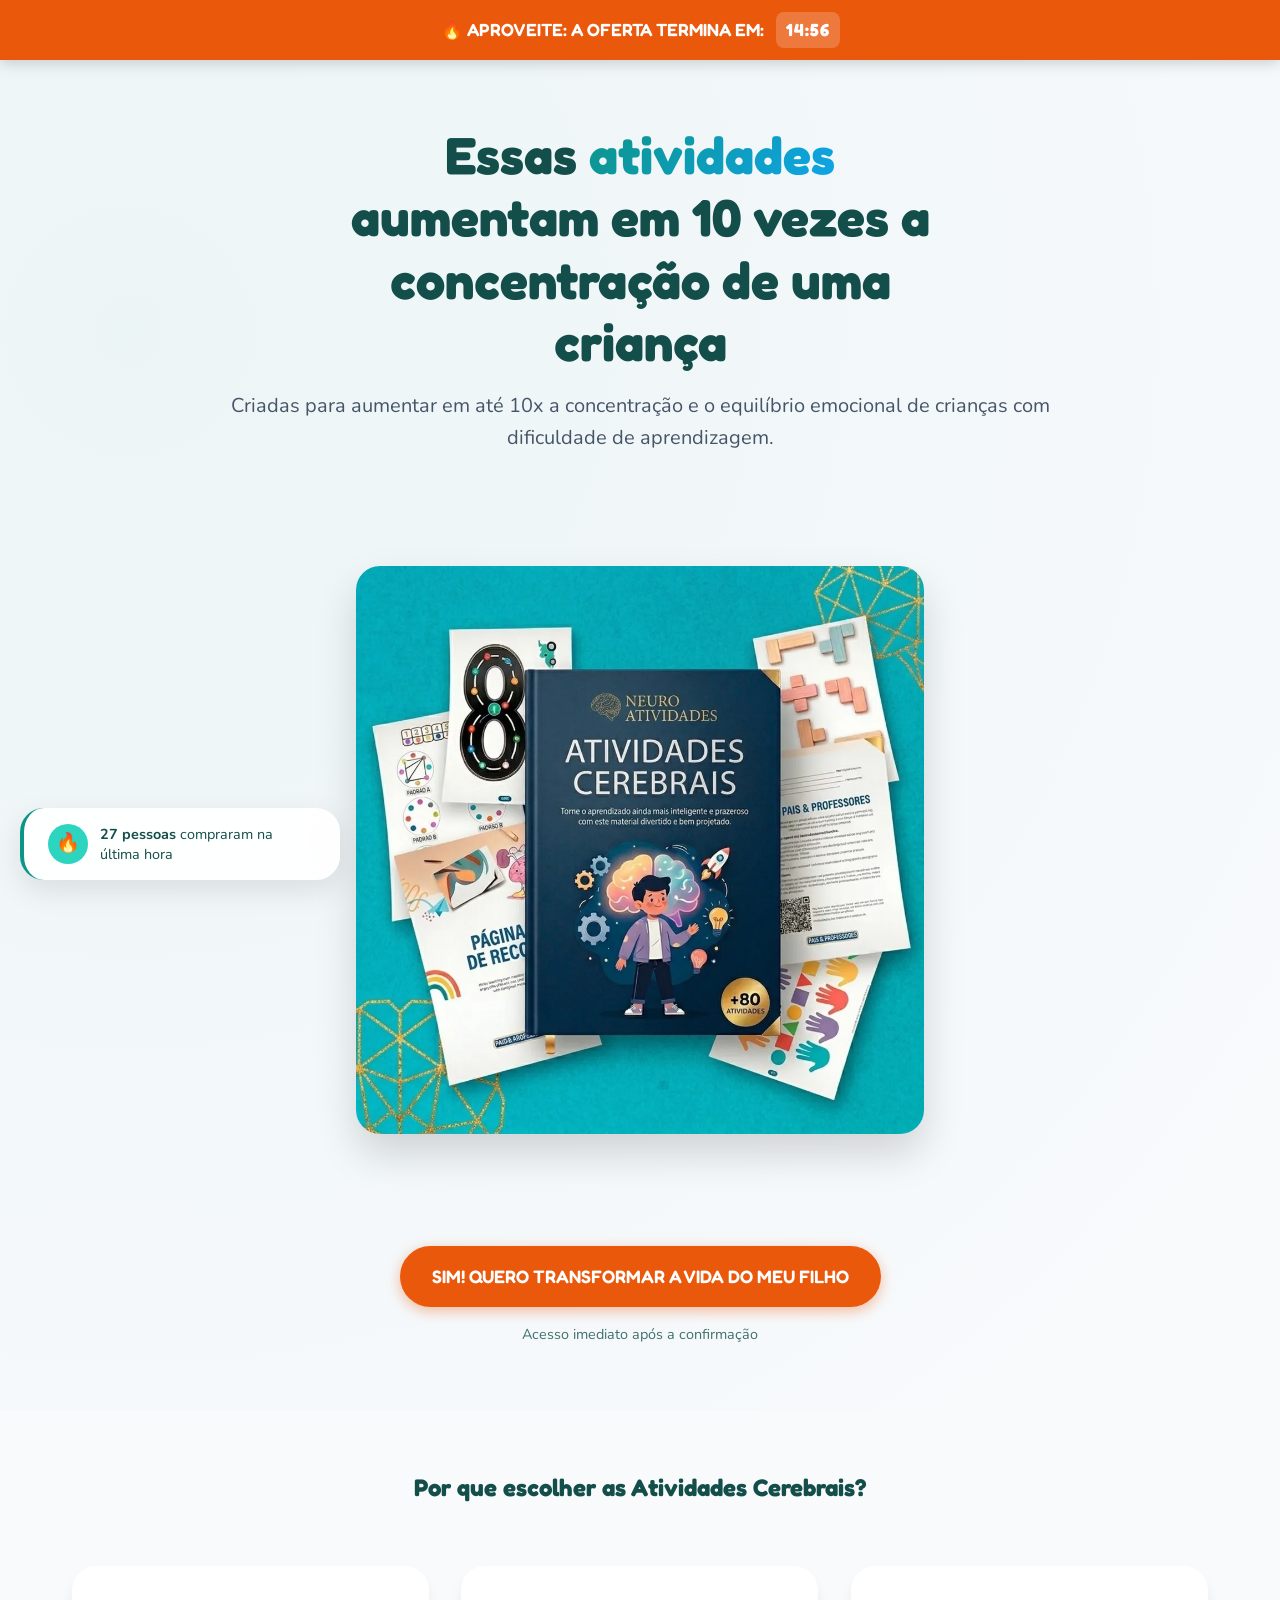
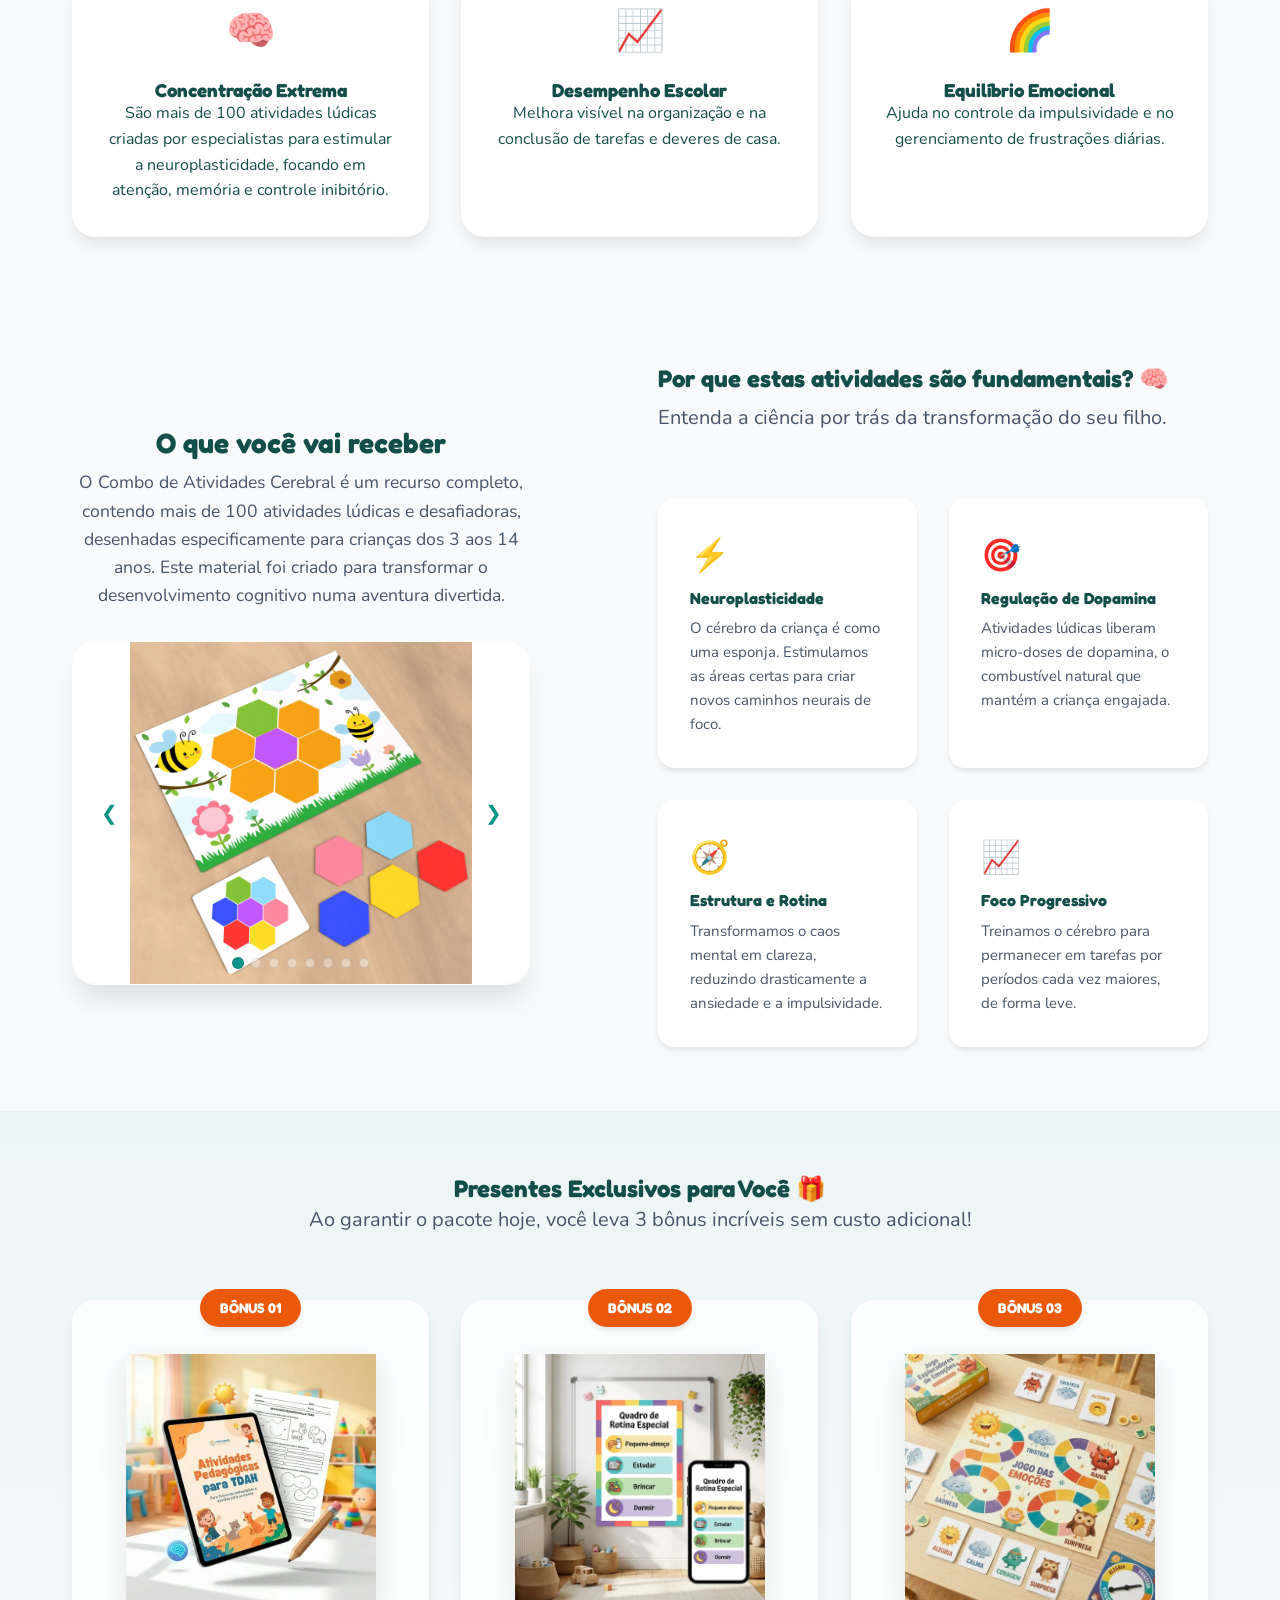
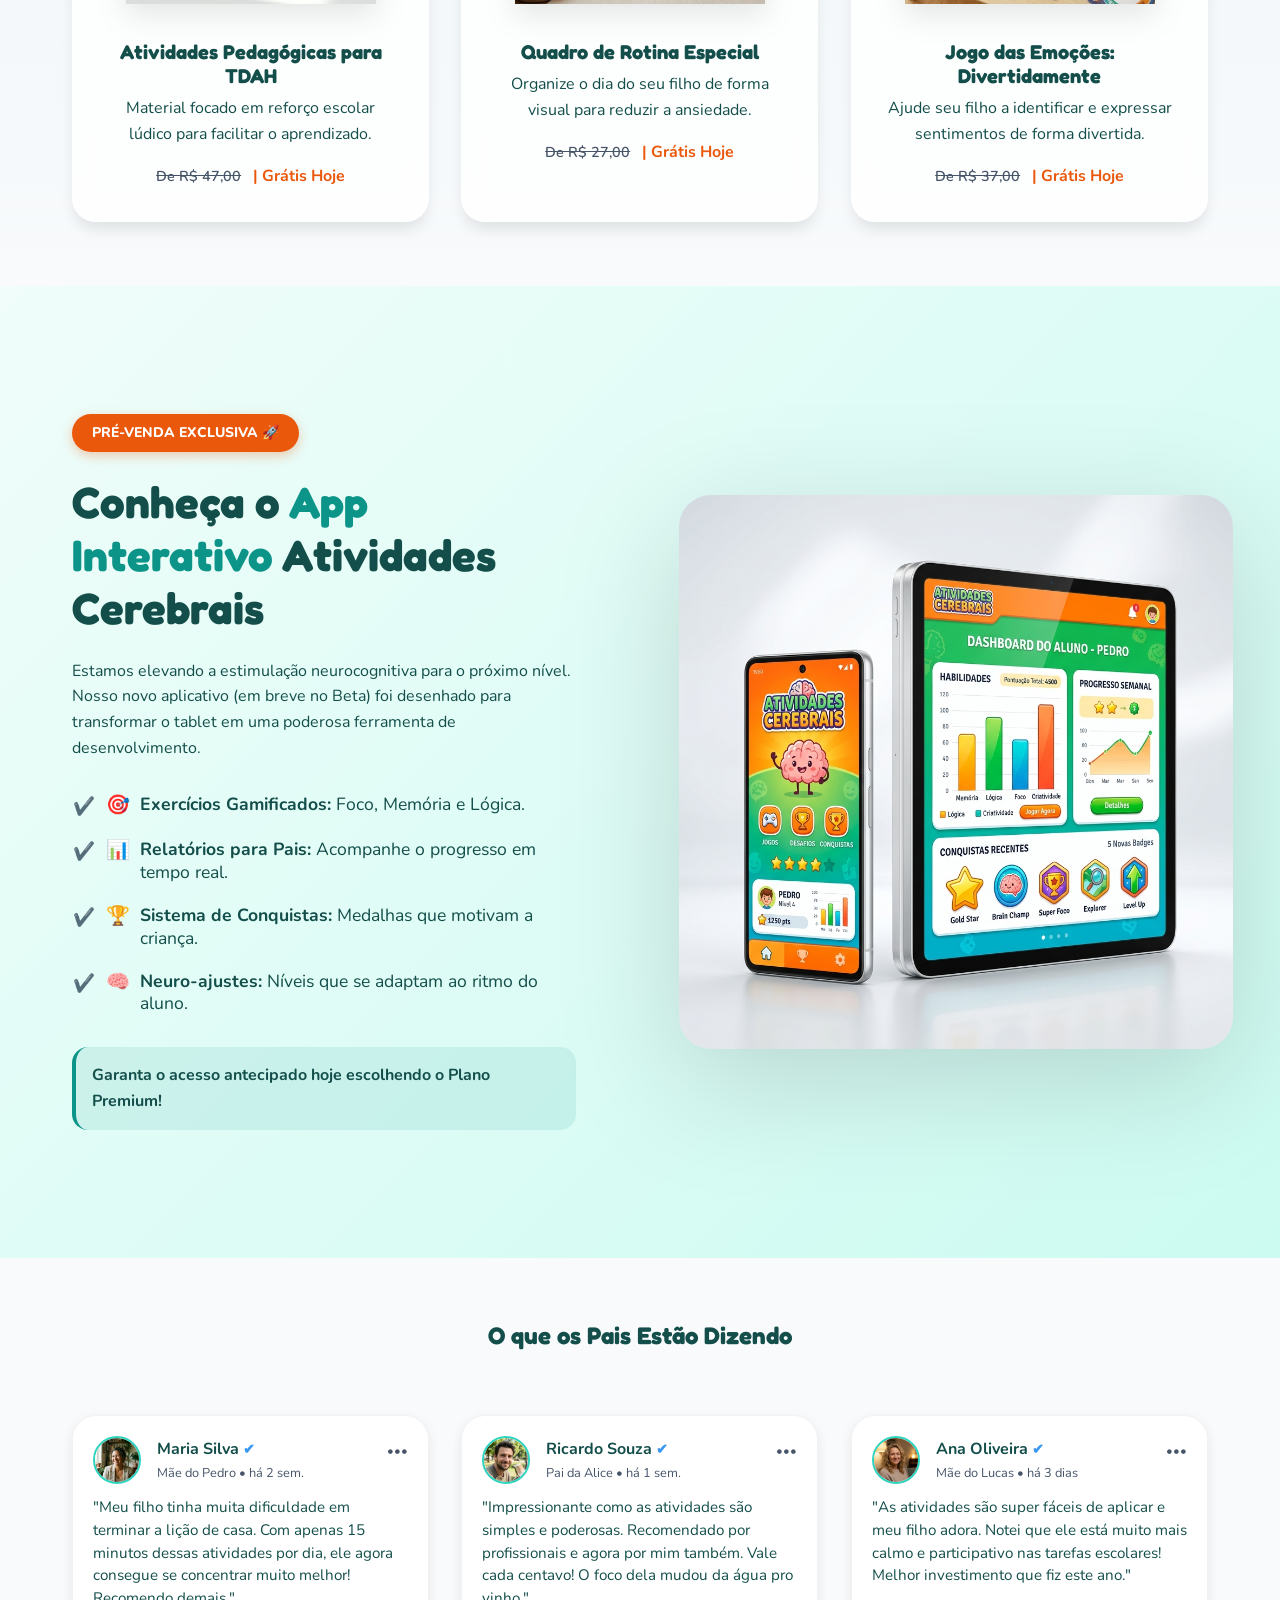
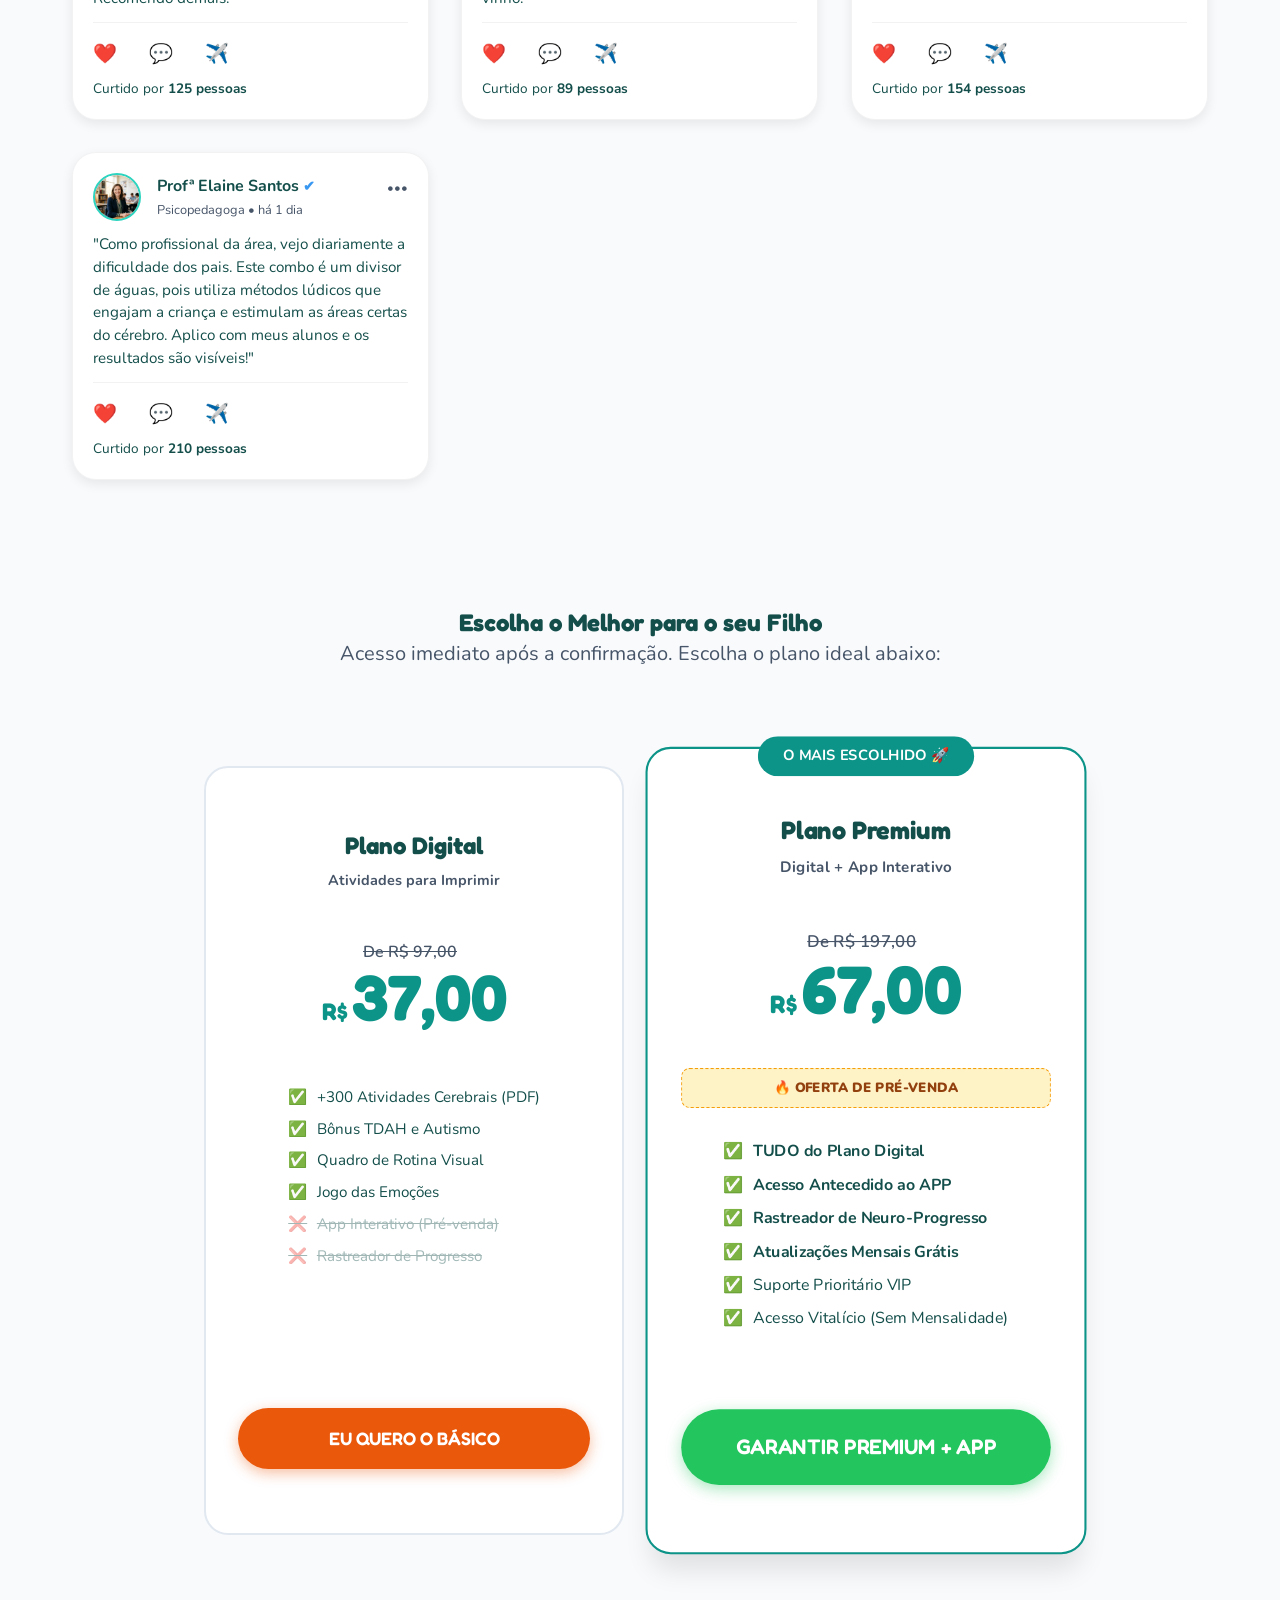
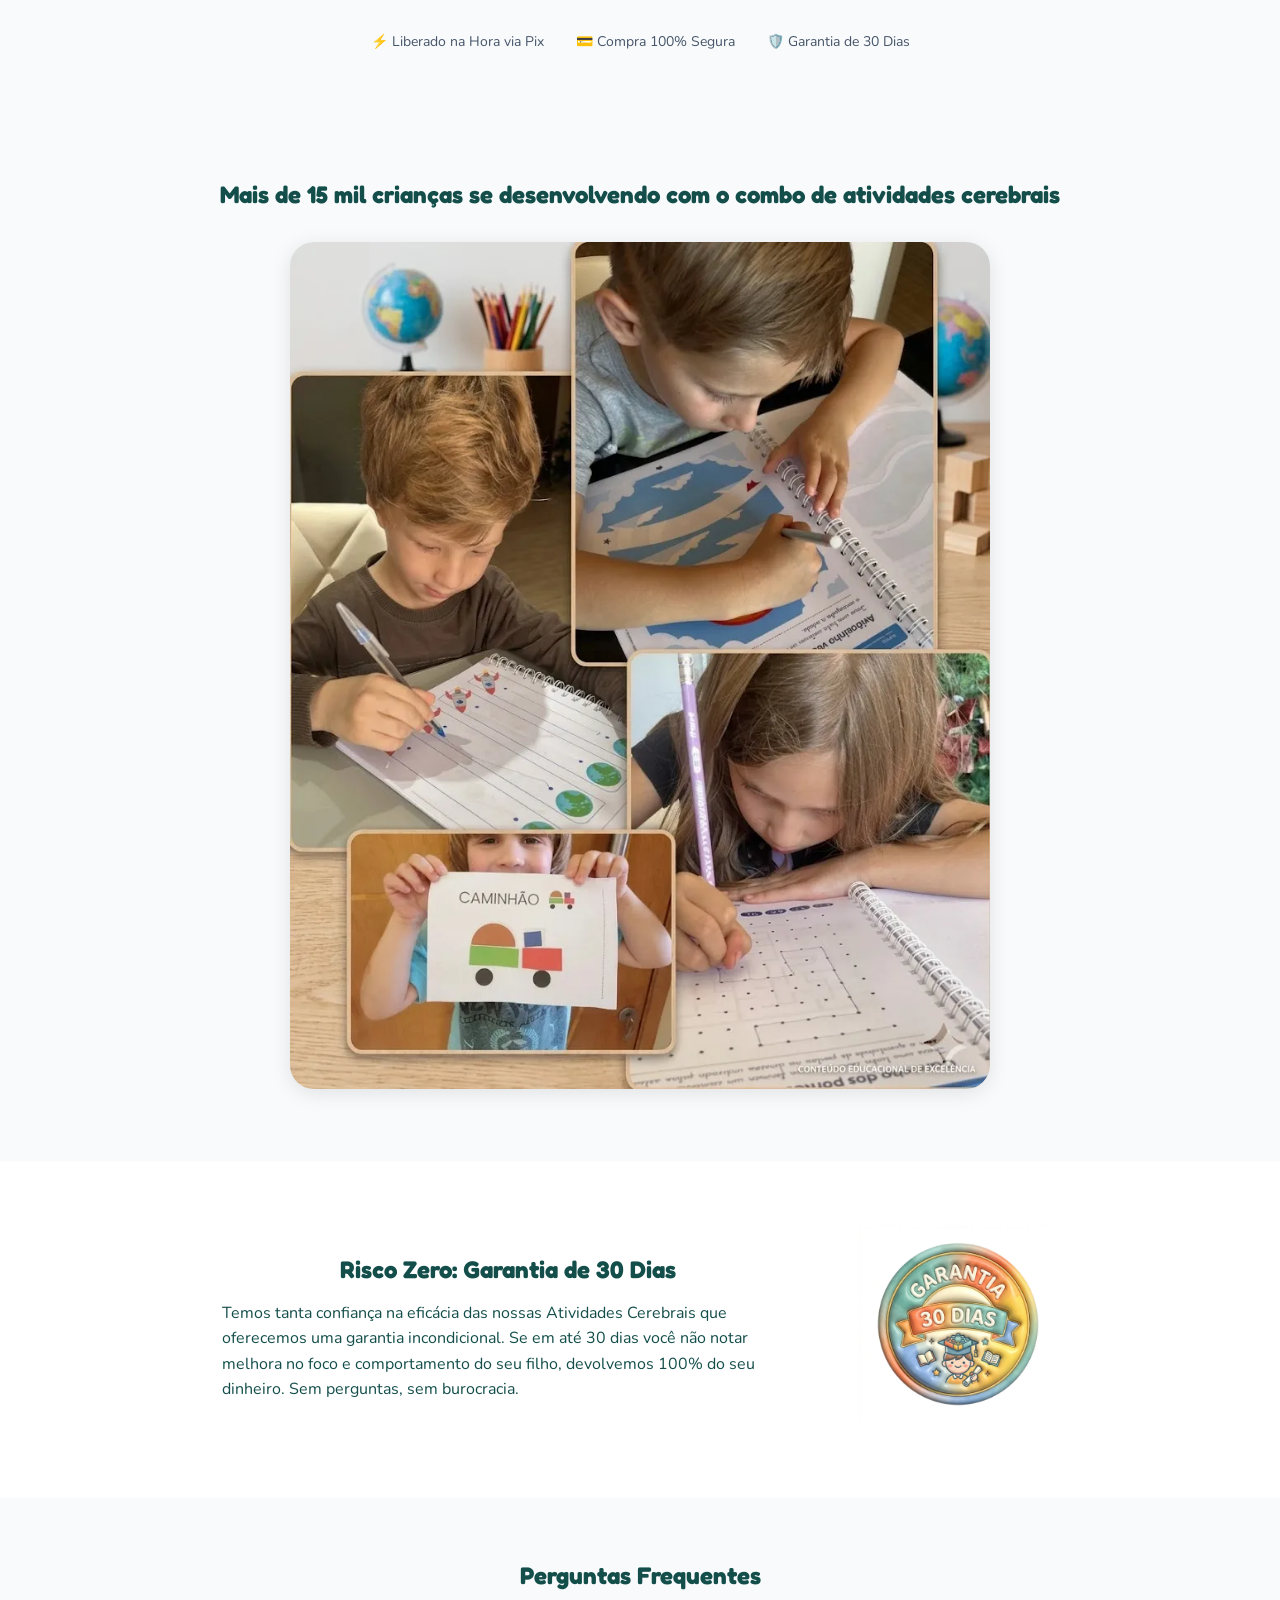
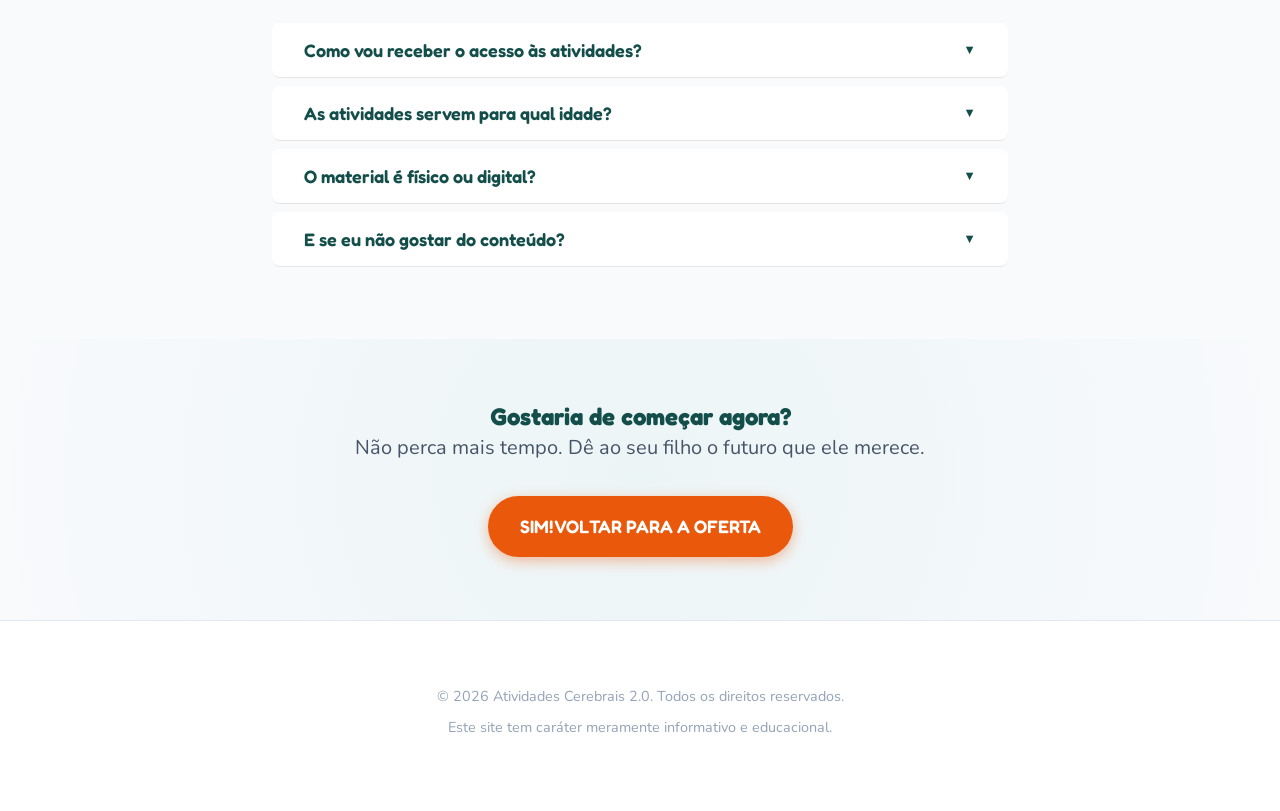
==== neuro_b/index.html @ 9a4f89eb "Add files via upload" ====
<!DOCTYPE html>
<html lang="pt-BR">

<head>
    <meta charset="UTF-8">
    <meta name="viewport" content="width=device-width, initial-scale=1.0">
    <title>Atividades Cerebrais 2.0 - Potencialize o Foco do seu Filho</title>
    <link rel="icon" type="image/webp" href="assets/favicon.webp">
    <meta name="description"
        content="Descubra mais de 100 atividades cerebrais desenhadas para aumentar a concentração, foco e organização das crianças de forma divertida e eficaz.">
    <link rel="stylesheet" href="style.css">
    <!-- Meta Pixel Code -->
    <script>
        !function (f, b, e, v, n, t, s) {
            if (f.fbq) return; n = f.fbq = function () {
                n.callMethod ?
                    n.callMethod.apply(n, arguments) : n.queue.push(arguments)
            };
            if (!f._fbq) f._fbq = n; n.push = n; n.loaded = !0; n.version = '2.0';
            n.queue = []; t = b.createElement(e); t.async = !0;
            t.src = v; s = b.getElementsByTagName(e)[0];
            s.parentNode.insertBefore(t, s)
        }(window, document, 'script',
            'https://connect.facebook.net/en_US/fbevents.js');
        fbq('init', '989077889145785');
        fbq('track', 'PageView');
    </script>
    <noscript>
        <img height="1" width="1" style="display:none"
            src="https://www.facebook.com/tr?id=989077889145785&ev=PageView&noscript=1" />
    </noscript>
    <!-- End Meta Pixel Code -->
    <script src="https://cdn.utmify.com.br/scripts/utms/latest.js" data-utmify-prevent-xcod-sck
        data-utmify-prevent-subids async defer></script>
</head>

<body>

    <!-- Countdown Timer Bar -->
    <div class="timer-bar">
        <div class="container">
            <div class="timer-content">
                <span>🔥 APROVEITE: A OFERTA TERMINA EM:</span>
                <span id="countdown-timer" class="timer-numbers">15:00</span>
            </div>
        </div>
    </div>

    <!-- Hero Section -->
    <header class="section hero">
        <div class="container grid-hero">
            <div class="hero-content reveal">
                <h1>Essas <span class="text-gradient">atividades</span> aumentam em 10 vezes a concentração de uma criança</h1>
                <p class="lead">Criadas para aumentar em até 10x a concentração e o equilíbrio emocional de crianças com dificuldade de aprendizagem.</p>
            </div>
            <div class="hero-visual reveal delayed">
                <div class="visual-wrapper">
                    <img src="./assets/hero_main.webp" alt="Neuro-Jogos para TDAH" class="hero-img">
                </div>
            </div>
            <div class="hero-cta reveal">
                <div class="cta-group">
                    <a href="#oferta" class="btn btn-primary">SIM!
                        QUERO TRANSFORMAR A VIDA DO MEU FILHO</a>
                    <p class="small-info">Acesso imediato após a confirmação</p>
                </div>
            </div>
        </div>
    </header>

    <!-- Benefits Section -->
    <section id="beneficios" class="section bg-alt">
        <div class="container text-center">
            <h2 class="reveal">Por que escolher as Atividades Cerebrais?</h2>
            <div class="benefits-grid">
                <div class="benefit-card glass reveal">
                    <div class="icon">🧠</div>
                    <h3>Concentração Extrema</h3>
                    <p>São mais de 100 atividades lúdicas criadas por especialistas para estimular a neuroplasticidade, focando
                        em atenção, memória e controle inibitório.</p>
                </div>
                <div class="benefit-card glass reveal">
                    <div class="icon">📈</div>
                    <h3>Desempenho Escolar</h3>
                    <p>Melhora visível na organização e na conclusão de tarefas e deveres de casa.</p>
                </div>
                <div class="benefit-card glass reveal">
                    <div class="icon">🌈</div>
                    <h3>Equilíbrio Emocional</h3>
                    <p>Ajuda no controle da impulsividade e no gerenciamento de frustrações diárias.</p>
                </div>
            </div>
        </div>
    </section>

    <!-- Foundation Section -->
    <section id="fundamentos" class="section">
        <div class="container grid-foundation reveal">
            <div class="foundation-image">
                <div class="carousel-header">
                    <h3>O que você vai receber</h3>
                    <p>O Combo de Atividades Cerebral é um recurso completo, contendo mais de 100 atividades lúdicas e desafiadoras, desenhadas especificamente para crianças dos 3 aos 14 anos. Este material foi criado para transformar o desenvolvimento cognitivo numa aventura divertida.</p>
                </div>
                <div class="carousel-container glass">
                    <div class="carousel-track">
                        <img src="./assets/carousel_1.webp" class="carousel-slide active" alt="Atividade 1">
                        <img src="./assets/carousel_2.webp" class="carousel-slide" alt="Atividade 2">
                        <img src="./assets/carousel_3.webp" class="carousel-slide" alt="Atividade 3">
                        <img src="./assets/carousel_4.webp" class="carousel-slide" alt="Atividade 4">
                        <img src="./assets/carousel_5.webp" class="carousel-slide" alt="Atividade 5">
                        <img src="./assets/carousel_6.webp" class="carousel-slide" alt="Atividade 6">
                        <img src="./assets/carousel_7.webp" class="carousel-slide" alt="Atividade 7">
                        <img src="./assets/carousel_8.webp" class="carousel-slide" alt="Atividade 8">
                    </div>
                    <div class="carousel-nav">
                        <button class="carousel-prev" aria-label="Anterior">❮</button>
                        <button class="carousel-next" aria-label="Próximo">❯</button>
                    </div>
                    <div class="carousel-dots"></div>
                </div>
            </div>
            <div class="foundation-content">
                <h2>Por que estas atividades são fundamentais? 🧠</h2>
                <p class="lead">Entenda a ciência por trás da transformação do seu filho.</p>
                <div class="foundation-grid">
                    <div class="foundation-item">
                        <div class="icon">⚡</div>
                        <h4>Neuroplasticidade</h4>
                        <p>O cérebro da criança é como uma esponja. Estimulamos as áreas certas para criar novos
                            caminhos neurais de foco.</p>
                    </div>
                    <div class="foundation-item">
                        <div class="icon">🎯</div>
                        <h4>Regulação de Dopamina</h4>
                        <p>Atividades lúdicas liberam micro-doses de dopamina, o combustível natural que mantém a
                            criança engajada.</p>
                    </div>
                    <div class="foundation-item">
                        <div class="icon">🧭</div>
                        <h4>Estrutura e Rotina</h4>
                        <p>Transformamos o caos mental em clareza, reduzindo drasticamente a ansiedade e a
                            impulsividade.</p>
                    </div>
                    <div class="foundation-item">
                        <div class="icon">📈</div>
                        <h4>Foco Progressivo</h4>
                        <p>Treinamos o cérebro para permanecer em tarefas por períodos cada vez maiores, de forma leve.
                        </p>
                    </div>
                </div>
            </div>
        </div>
    </section>

    <!-- Bonus Section -->
    <section id="bonus" class="section bonus">
        <div class="container text-center">
            <h2 class="reveal">Presentes Exclusivos para Você 🎁</h2>
            <p class="lead reveal">Ao garantir o pacote hoje, você leva 3 bônus incríveis sem custo adicional!</p>
            <div class="bonus-grid">
                <div class="bonus-card glass reveal">
                    <span class="bonus-badge">BÔNUS 01</span>
                    <div class="bonus-img">
                        <img src="./assets/bonus_1.webp" alt="Bônus 01">
                    </div>
                    <h3>Atividades Pedagógicas para TDAH</h3>
                    <p>Material focado em reforço escolar lúdico para facilitar o aprendizado.</p>
                    <div class="bonus-pricing">
                        <span class="old-price">De R$ 47,00</span>
                        <span class="free-today">| Grátis Hoje</span>
                    </div>
                </div>
                <div class="bonus-card glass reveal">
                    <span class="bonus-badge">BÔNUS 02</span>
                    <div class="bonus-img">
                        <img src="./assets/bonus_2.webp" alt="Bônus 02">
                    </div>
                    <h3>Quadro de Rotina Especial</h3>
                    <p>Organize o dia do seu filho de forma visual para reduzir a ansiedade.</p>
                    <div class="bonus-pricing">
                        <span class="old-price">De R$ 27,00</span>
                        <span class="free-today">| Grátis Hoje</span>
                    </div>
                </div>
                <div class="bonus-card glass reveal">
                    <span class="bonus-badge">BÔNUS 03</span>
                    <div class="bonus-img">
                        <img src="./assets/bonus_3.webp" alt="Bônus 03">
                    </div>
                    <h3>Jogo das Emoções: Divertidamente</h3>
                    <p>Ajude seu filho a identificar e expressar sentimentos de forma divertida.</p>
                    <div class="bonus-pricing">
                        <span class="old-price">De R$ 37,00</span>
                        <span class="free-today">| Grátis Hoje</span>
                    </div>
                </div>
            </div>
        </div>
    </section>
    
    <!-- App Preview Section (NEW) -->
    <section id="premium-app" class="section app-preview">
        <div class="container">
            <div class="app-content-grid">
                <div class="app-text reveal">
                    <span class="app-badge">PRÉ-VENDA EXCLUSIVA 🚀</span>
                    <h2>Conheça o <span>App Interativo</span> Atividades Cerebrais</h2>
                    <p>Estamos elevando a estimulação neurocognitiva para o próximo nível. Nosso novo aplicativo (em breve no Beta) foi desenhado para transformar o tablet em uma poderosa ferramenta de desenvolvimento.</p>
                    <ul class="app-features">
                        <li><span class="feat-emoji">🎯</span> <div class="feat-content"><b>Exercícios Gamificados:</b> Foco, Memória e Lógica.</div></li>
                        <li><span class="feat-emoji">📊</span> <div class="feat-content"><b>Relatórios para Pais:</b> Acompanhe o progresso em tempo real.</div></li>
                        <li><span class="feat-emoji">🏆</span> <div class="feat-content"><b>Sistema de Conquistas:</b> Medalhas que motivam a criança.</div></li>
                        <li><span class="feat-emoji">🧠</span> <div class="feat-content"><b>Neuro-ajustes:</b> Níveis que se adaptam ao ritmo do aluno.</div></li>
                    </ul>
                    <p class="app-hint hide-mobile">Garanta o acesso antecipado hoje escolhendo o <b>Plano Premium</b>!</p>
                </div>
                <div class="app-mockup reveal">
                    <img src="./mockup-app-premium.png" alt="Mockup App Atividades Cerebrais" class="floating">
                    <p class="app-hint show-mobile">Garanta o acesso antecipado hoje escolhendo o <b>Plano Premium</b>!</p>
                </div>
            </div>
        </div>
    </section>

    <!-- Testimonials Section -->
    <section id="depoimentos" class="section">
        <div class="container text-center">
            <h2 class="reveal">O que os Pais Estão Dizendo</h2>
                <div class="testimonials-grid">
                    <!-- Depoimento 1 -->
                    <div class="social-card reveal">
                        <div class="social-header">
                            <img src="./assets/parent_1.webp" alt="Maria Silva" class="social-avatar">
                            <div class="social-meta">
                                <p class="social-name">Maria Silva <span class="verified-badge">✔</span></p>
                                <p class="social-context">Mãe do Pedro • há 2 sem.</p>
                            </div>
                            <span class="social-more">•••</span>
                        </div>
                        <div class="social-body">
                            <p>"Meu filho tinha muita dificuldade em terminar a lição de casa. Com apenas 15 minutos dessas atividades por dia, ele agora consegue se concentrar muito melhor! Recomendo demais."</p>
                        </div>
                        <div class="social-footer">
                            <div class="social-actions">
                                <span>❤️</span>
                                <span>💬</span>
                                <span>✈️</span>
                            </div>
                            <p class="social-likes">Curtido por <strong>125 pessoas</strong></p>
                        </div>
                    </div>

                    <!-- Depoimento 2 -->
                    <div class="social-card reveal">
                        <div class="social-header">
                            <img src="./assets/parent_2.webp" alt="Ricardo Souza" class="social-avatar">
                            <div class="social-meta">
                                <p class="social-name">Ricardo Souza <span class="verified-badge">✔</span></p>
                                <p class="social-context">Pai da Alice • há 1 sem.</p>
                            </div>
                            <span class="social-more">•••</span>
                        </div>
                        <div class="social-body">
                            <p>"Impressionante como as atividades são simples e poderosas. Recomendado por profissionais e agora por mim também. Vale cada centavo! O foco dela mudou da água pro vinho."</p>
                        </div>
                        <div class="social-footer">
                            <div class="social-actions">
                                <span>❤️</span>
                                <span>💬</span>
                                <span>✈️</span>
                            </div>
                            <p class="social-likes">Curtido por <strong>89 pessoas</strong></p>
                        </div>
                    </div>

                    <!-- Depoimento 3 -->
                    <div class="social-card reveal">
                        <div class="social-header">
                            <img src="./assets/parent_3.webp" alt="Ana Oliveira" class="social-avatar">
                            <div class="social-meta">
                                <p class="social-name">Ana Oliveira <span class="verified-badge">✔</span></p>
                                <p class="social-context">Mãe do Lucas • há 3 dias</p>
                            </div>
                            <span class="social-more">•••</span>
                        </div>
                        <div class="social-body">
                            <p>"As atividades são super fáceis de aplicar e meu filho adora. Notei que ele está muito mais calmo e participativo nas tarefas escolares! Melhor investimento que fiz este ano."</p>
                        </div>
                        <div class="social-footer">
                            <div class="social-actions">
                                <span>❤️</span>
                                <span>💬</span>
                                <span>✈️</span>
                            </div>
                            <p class="social-likes">Curtido por <strong>154 pessoas</strong></p>
                        </div>
                    </div>

                    <!-- Depoimento 4 (Professora) -->
                    <div class="social-card reveal">
                        <div class="social-header">
                            <img src="./assets/teacher_avatar.webp" alt="Profª Elaine Santos" class="social-avatar">
                            <div class="social-meta">
                                <p class="social-name">Profª Elaine Santos <span class="verified-badge">✔</span></p>
                                <p class="social-context">Psicopedagoga • há 1 dia</p>
                            </div>
                            <span class="social-more">•••</span>
                        </div>
                        <div class="social-body">
                            <p>"Como profissional da área, vejo diariamente a dificuldade dos pais. Este combo é um divisor de águas, pois utiliza métodos lúdicos que engajam a criança e estimulam as áreas certas do cérebro. Aplico com meus alunos e os resultados são visíveis!"</p>
                        </div>
                        <div class="social-footer">
                            <div class="social-actions">
                                <span>❤️</span>
                                <span>💬</span>
                                <span>✈️</span>
                            </div>
                            <p class="social-likes">Curtido por <strong>210 pessoas</strong></p>
                        </div>
                    </div>
                </div>
        </div>
    </section>

    <!-- CTA Final Section -->
    <section id="oferta" class="section offer">
        <div class="container text-center reveal">
            <h2 class="reveal">Escolha o Melhor para o seu Filho</h2>
            <p class="lead reveal">Acesso imediato após a confirmação. Escolha o plano ideal abaixo:</p>

            <div class="offer-box reveal">
                <div class="plans-grid">
                    <!-- Plano Básico -->
                    <div class="plan-card">
                        <h3 class="plan-name">Plano Digital</h3>
                        <p class="plan-desc">Atividades para Imprimir</p>
                        <div class="plan-price">
                            <span class="old-price">De R$ 97,00</span>
                            <div class="main-price">
                                <span class="currency">R$</span>
                                <span class="value">37,00</span>
                            </div>
                        </div>
                        <ul class="plan-features">
                            <li><span class="check">✅</span> +300 Atividades Cerebrais (PDF)</li>
                            <li><span class="check">✅</span> Bônus TDAH e Autismo</li>
                            <li><span class="check">✅</span> Quadro de Rotina Visual</li>
                            <li><span class="check">✅</span> Jogo das Emoções</li>
                            <li class="off"><span class="check">❌</span> App Interativo (Pré-venda)</li>
                            <li class="off"><span class="check">❌</span> Rastreador de Progresso</li>
                        </ul>
                        <a href="https://checkout.payt.com.br/090a514dbba1813aea199ed6a97441ad" class="btn btn-primary">EU QUERO O BÁSICO</a>
                    </div>

                    <!-- Plano Premium -->
                    <div class="plan-card featured">
                        <span class="plan-badge">O MAIS ESCOLHIDO 🚀</span>
                        <h3 class="plan-name">Plano Premium</h3>
                        <p class="plan-desc">Digital + App Interativo</p>
                        <div class="plan-price">
                            <span class="old-price">De R$ 197,00</span>
                            <div class="main-price">
                                <span class="currency">R$</span>
                                <span class="value">67,00</span>
                            </div>
                        </div>
                        <div class="pre-sale-tag">🔥 OFERTA DE PRÉ-VENDA</div>
                        <ul class="plan-features">
                            <li><span class="check">✅</span> <strong>TUDO do Plano Digital</strong></li>
                            <li><span class="check">✅</span> <strong>Acesso Antecedido ao APP</strong></li>
                            <li><span class="check">✅</span> <strong>Rastreador de Neuro-Progresso</strong></li>
                            <li><span class="check">✅</span> <strong>Atualizações Mensais Grátis</strong></li>
                            <li><span class="check">✅</span> Suporte Prioritário VIP</li>
                            <li><span class="check">✅</span> Acesso Vitalício (Sem Mensalidade)</li>
                        </ul>
                        <a href="https://checkout.payt.com.br/c7b2c9e154d34106802caf55a7ee5c2f" class="btn btn-success lg pulse">GARANTIR PREMIUM + APP</a>
                    </div>
                </div>

                <div class="trust-icons">
                    <span>⚡ Liberado na Hora via Pix</span>
                    <span>💳 Compra 100% Segura</span>
                    <span>🛡️ Garantia de 30 Dias</span>
                </div>
            </div>
        </div>
    </section>

    <!-- Social Proof Toast -->
    <div id="notification-toast">
        <div class="toast-icon">🔥</div>
        <div class="toast-content" id="toast-message">
            <strong>João P.</strong> acabou de comprar!
        </div>
    </div>

    <!-- Social Proof Kids -->
    <section class="section social-proof-kids bg-alt">
        <div class="container text-center reveal">
            <h2>Mais de 15 mil crianças se desenvolvendo com o combo de atividades cerebrais</h2>
            <div class="social-img-wrapper">
                <img src="./assets/social_proof_kids.webp" alt="Crianças se desenvolvendo" class="social-proof-img">
            </div>
        </div>
    </section>

    <!-- Guarantee Section -->
    <section class="section guarantee">
        <div class="container grid-guarantee reveal">
            <div class="guarantee-text">
                <h2>Risco Zero: Garantia de 30 Dias</h2>
                <p>Temos tanta confiança na eficácia das nossas Atividades Cerebrais que oferecemos uma garantia
                    incondicional. Se em até 30 dias você não notar melhora no foco e comportamento do seu filho,
                    devolvemos 100% do seu dinheiro. Sem perguntas, sem burocracia.</p>
            </div>
            <div class="guarantee-img">
                <img src="./assets/guarantee_badge.webp" alt="Selo de Garantia">
            </div>
        </div>
    </section>

    <!-- FAQ Section -->
    <section id="faq" class="section">
        <div class="container max-md reveal">
            <h2 class="text-center">Perguntas Frequentes</h2>
            <div class="faq-accordion">
                <div class="faq-item">
                    <button class="faq-question">Como vou receber o acesso às atividades? <span
                            class="arrow">▼</span></button>
                    <div class="faq-answer">
                        <p>O acesso é imediato! Assim que seu pagamento for confirmado, você receberá um e-mail com os
                            dados de acesso para baixar todo o material em PDF.</p>
                    </div>
                </div>
                <div class="faq-item">
                    <button class="faq-question">As atividades servem para qual idade? <span
                            class="arrow">▼</span></button>
                    <div class="faq-answer">
                        <p>As atividades foram desenhadas estrategicamente para crianças entre 3 e 14 anos, com
                            diferentes níveis de complexidade para cada fase do desenvolvimento.</p>
                    </div>
                </div>
                <div class="faq-item">
                    <button class="faq-question">O material é físico ou digital? <span class="arrow">▼</span></button>
                    <div class="faq-answer">
                        <p>O material é 100% digital em formato PDF de alta qualidade. Isso permite que você imprima
                            apenas o que for usar e repita as atividades quantas vezes quiser.</p>
                    </div>
                </div>
                <div class="faq-item">
                    <button class="faq-question">E se eu não gostar do conteúdo? <span class="arrow">▼</span></button>
                    <div class="faq-answer">
                        <p>Não se preocupe! Você tem nossa garantia incondicional de 30 dias. Se por qualquer motivo
                            você
                            achar que não é para o seu filho, basta nos enviar um e-mail e devolvemos todo o seu
                            investimento.</p>
                    </div>
                </div>
            </div>
        </div>
    </section>

    <!-- Exit Intent Modal -->
    <div id="exit-intent-modal">
        <div class="modal-content">
            <button class="modal-close" aria-label="Fechar">&times;</button>
            <span class="modal-icon">🎁</span>
            <h2>ESPERE! Temos um presente para você.</h2>
            <p>Não saia agora sem garantir o <strong>desconto especial de 70%</strong> que liberamos para você.</p>
            <a href="desconto.html" class="btn btn-primary">QUERO MEU DESCONTO AGORA</a>
        </div>
    </div>

    <!-- Final Call to Action -->
    <section class="section final-cta">
        <div class="container text-center reveal">
            <h2>Gostaria de começar agora?</h2>
            <p class="lead">Não perca mais tempo. Dê ao seu filho o futuro que ele merece.</p>
            <a href="#oferta" class="btn btn-primary lg">SIM! VOLTAR PARA A OFERTA</a>
        </div>
    </section>

    <footer>
        <div class="container">
            <p>&copy; 2026 Atividades Cerebrais 2.0. Todos os direitos reservados.</p>
            <p>Este site tem caráter meramente informativo e educacional.</p>
        </div>
    </footer>

    <script src="main.js"></script>
</body>

</html>
---- neuro_b/style.css ----
@import url('https://fonts.googleapis.com/css2?family=Fredoka:wght@400;500;600;700&family=Nunito:wght@300;400;500;600;700&display=swap');

:root {
    /* Colors - Educational Premium (Teal & Orange) */
    --primary: #0d9488;
    --primary-light: #2dd4bf;
    --primary-dark: #134e4a;
    --secondary: #0ea5e9;
    --cta: #ea580c;
    --cta-hover: #c2410c;
    --bg-main: #f8fafc;
    --bg-card: rgba(255, 255, 255, 0.8);
    --text-main: #134e4a;
    --text-muted: #475569;
    --white: #ffffff;

    /* Gradientes */
    --grad-primary: linear-gradient(135deg, var(--primary), var(--secondary));
    --grad-surface: linear-gradient(180deg, rgba(255, 255, 255, 0) 0%, rgba(255, 255, 255, 1) 100%);

    /* Spacing */
    --space-xs: 0.5rem;
    --space-sm: 1rem;
    --space-md: 2rem;
    --space-lg: 4rem;
    --space-xl: 8rem;

    /* Border Radius */
    --radius-sm: 8px;
    --radius-md: 16px;
    --radius-lg: 24px;
    --radius-full: 9999px;

    /* Shadows */
    --shadow-sm: 0 4px 6px -1px rgba(0, 0, 0, 0.1);
    --shadow-md: 0 10px 15px -3px rgba(0, 0, 0, 0.1);
    --shadow-lg: 0 20px 25px -5px rgba(0, 0, 0, 0.1);
}

* {
    margin: 0;
    padding: 0;
    box-sizing: border-box;
}

html {
    scroll-behavior: smooth;
}

body {
    font-family: 'Nunito', sans-serif;
    background-color: var(--bg-main);
    color: var(--text-main);
    line-height: 1.6;
    overflow-x: hidden;
}

h1,
h2 {
    font-family: 'Fredoka', sans-serif;
    font-weight: 700;
    line-height: 1.2;
    text-align: center;
}

h3,
h4 {
    font-family: 'Fredoka', sans-serif;
    font-weight: 700;
    line-height: 1.2;
}

.text-center {
    text-align: center !important;
}

/* Glassmorphism utility */
.glass {
    background: var(--bg-card);
    backdrop-filter: blur(12px);
    -webkit-backdrop-filter: blur(12px);
    border: 1px solid rgba(255, 255, 255, 0.3);
    box-shadow: var(--shadow-md);
}

@media (max-width: 768px) {
    .glass {
        /* Removing backdrop-filter on mobile for maximum performance */
        backdrop-filter: none;
        -webkit-backdrop-filter: none;
        background: rgba(255, 255, 255, 0.95);
        /* More opaque for readability without blur */
    }
}

/* Layout Utilities */
.container {
    max-width: 1200px;
    margin: 0 auto;
    padding: 0 var(--space-md);
}

.section {
    padding: var(--space-lg) 0;
}

/* Buttons */
.btn {
    display: inline-flex;
    align-items: center;
    justify-content: center;
    padding: 1rem 2rem;
    border-radius: var(--radius-full);
    font-family: 'Fredoka', sans-serif;
    font-weight: 600;
    text-decoration: none;
    transition: all 0.3s cubic-bezier(0.4, 0, 0.2, 1);
    cursor: pointer;
    border: none;
    font-size: 1.125rem;
}

.btn-primary {
    background-color: var(--cta);
    color: var(--white);
    box-shadow: 0 4px 14px 0 rgba(234, 88, 12, 0.39);
    /* Attention grabbing pulse animation */
    animation: pulse-glow 3s infinite ease-in-out;
}

@keyframes pulse-glow {
    0% {
        transform: scale(1);
        box-shadow: 0 4px 14px 0 rgba(234, 88, 12, 0.39);
    }

    50% {
        transform: scale(1.05);
        box-shadow: 0 8px 25px 0 rgba(234, 88, 12, 0.5);
    }

    100% {
        transform: scale(1);
        box-shadow: 0 4px 14px 0 rgba(234, 88, 12, 0.39);
    }
}

.btn-primary:hover {
    background-color: var(--cta-hover);
    transform: translateY(-2px) scale(1.02);
    box-shadow: 0 6px 20px rgba(234, 88, 12, 0.23);
    animation: none;
    /* Pause pulse on hover for better control */
}

.btn-primary:active {
    transform: translateY(0) scale(0.98);
}

.btn-success {
    background-color: #22c55e; /* Emerald 500 */
    color: var(--white);
    box-shadow: 0 4px 14px 0 rgba(34, 197, 94, 0.39);
    animation: pulse-glow-green 3s infinite ease-in-out;
}

@keyframes pulse-glow-green {
    0% {
        transform: scale(1);
        box-shadow: 0 4px 14px 0 rgba(34, 197, 94, 0.39);
    }

    50% {
        transform: scale(1.05);
        box-shadow: 0 8px 25px 0 rgba(34, 197, 94, 0.5);
    }

    100% {
        transform: scale(1);
        box-shadow: 0 4px 14px 0 rgba(34, 197, 94, 0.39);
    }
}

.btn-success:hover {
    background-color: #16a34a; /* Emerald 600 */
    transform: translateY(-2px) scale(1.02);
    box-shadow: 0 6px 20px rgba(34, 197, 94, 0.23);
    animation: none;
}

.btn-success:active {
    transform: translateY(0) scale(0.98);
}

/* Animation Base */
.reveal {
    opacity: 0;
    transform: translateY(20px);
    /* Reduced movement for smoother feel on mobile */
    transition: opacity 0.6s ease-out, transform 0.6s ease-out;
    /* Targeted properties + shorter duration */
    will-change: opacity, transform;
}

.reveal.active {
    opacity: 1;
    transform: translateY(0);
}

@media (max-width: 768px) {
    .reveal {
        transition-duration: 0.4s;
        /* Even faster on mobile */
    }
}

@media (max-width: 768px) {
    :root {
        --space-lg: 3rem;
    }

    .btn {
        width: 100%;
        padding: 1.25rem;
    }
}

/* Hero Section */
.hero {
    min-height: 80vh;
    display: flex;
    align-items: center;
    background: radial-gradient(circle at 10% 20%, rgba(13, 148, 136, 0.05) 0%, rgba(255, 255, 255, 0) 90%);
}

.grid-hero {
    display: flex;
    flex-direction: column;
    align-items: center;
    text-align: center;
    gap: var(--space-lg);
    max-width: 900px;
    margin: 0 auto;
}

.hero-content {
    text-align: center;
    display: flex;
    flex-direction: column;
    align-items: center;
}

.hero-visual {
    max-width: 600px;
    width: 100%;
}

.hero-cta {
    display: flex;
    justify-content: center;
    width: 100%;
    margin-top: 2rem;
}

.cta-group {
    display: flex;
    flex-direction: column;
    align-items: center;
    gap: 1rem;
}

.small-info {
    font-size: 0.9rem;
    color: var(--text-dark);
    opacity: 0.8;
}

.badge {
    display: inline-block;
    padding: 0.5rem 1rem;
    background: var(--primary-light);
    color: var(--primary-dark);
    font-size: 0.875rem;
    font-weight: 700;
    border-radius: var(--radius-full);
    margin-bottom: var(--space-sm);
    text-transform: uppercase;
    letter-spacing: 0.05em;
}

.text-gradient {
    background: var(--grad-primary);
    -webkit-background-clip: text;
    -webkit-text-fill-color: transparent;
    background-clip: text;
}

.hero h1 {
    font-size: clamp(2rem, 5vw, 3.25rem);
    line-height: 1.2;
    max-width: 22ch;
    margin: 0 auto var(--space-sm) auto;
}

.lead {
    font-size: 1.25rem;
    color: var(--text-muted);
    margin-bottom: var(--space-md);
}

.hero-img {
    width: 100%;
    height: auto;
    border-radius: 24px;
    box-shadow: 0 20px 40px rgba(0,0,0,0.15);
    display: block;
    /* Smooth floating animation */
    animation: floating 6s ease-in-out infinite;
}

.visual-wrapper {
    padding: var(--space-sm);
    position: relative;
}

@keyframes floating {
    0% {
        transform: translateY(0px) rotate(0deg);
    }

    50% {
        transform: translateY(-15px) rotate(1deg);
    }

    100% {
        transform: translateY(0px) rotate(0deg);
    }
}

/* Benefits Grid */
.benefits-grid {
    display: grid;
    grid-template-columns: repeat(auto-fit, minmax(300px, 1fr));
    gap: var(--space-md);
    margin-top: var(--space-lg);
}

.benefit-card {
    padding: var(--space-md);
    text-align: center;
    transition: transform 0.3s ease;
    display: flex;
    flex-direction: column;
    align-items: center;
    border-radius: var(--radius-lg);
    background: white;
}

.benefit-card:hover {
    transform: translateY(-10px);
}

.benefit-card .icon {
    font-size: 2.5rem;
    margin-bottom: var(--space-sm);
}

/* Offer Section */
.offer-box {
    width: 100%;
    display: flex;
    flex-direction: column;
    gap: var(--space-lg);
}

@media (max-width: 768px) {
    .offer-box {
        padding: 0;
    }
}

.offer-list {
    list-style: none;
    margin: var(--space-md) 0;
    display: flex;
    flex-direction: column;
    gap: var(--space-xs);
    text-align: left;
    display: inline-block;
}

.offer-list li {
    font-size: 1.125rem;
    color: var(--text-main);
    display: flex;
    align-items: center;
    gap: var(--space-xs);
    margin-bottom: 0.5rem;
}

.offer-list li .check {
    color: var(--primary);
    font-weight: bold;
}

.price-tag {
    margin: var(--space-md) 0;
    display: flex;
    flex-direction: column;
    align-items: center;
    gap: var(--space-xs);
}

.old-price {
    text-decoration: line-through;
    color: #ef4444;
    /* Vibrant Red */
    font-size: 1.25rem;
    font-weight: 600;
}

.main-price {
    display: flex;
    align-items: baseline;
    gap: 0.25rem;
    color: var(--primary);
}

.currency {
    font-size: 1.5rem;
    font-weight: 700;
    font-family: 'Fredoka', sans-serif;
}

.value {
    font-size: 4rem;
    font-weight: 800;
    line-height: 1;
    font-family: 'Fredoka', sans-serif;
}

.trust-icons {
    display: flex;
    justify-content: center;
    gap: var(--space-md);
    margin-top: var(--space-md);
    font-size: 0.875rem;
    color: var(--text-muted);
}

/* Plans Section */
.plans-grid {
    display: flex;
    flex-wrap: wrap;
    gap: var(--space-md);
    margin-top: var(--space-lg);
    justify-content: center;
    align-items: stretch;
    width: 100%;
}

.plan-card {
    background: white;
    padding: var(--space-lg) var(--space-md);
    border-radius: var(--radius-lg);
    border: 2px solid #e2e8f0;
    transition: all 0.3s ease;
    display: flex;
    flex-direction: column;
    position: relative;
    flex: 1;
    min-width: 300px;
    max-width: 420px;
    text-align: center;
}

.plan-features {
    list-style: none;
    text-align: left;
    margin: 1.5rem auto;
    flex-grow: 1;
    max-width: 100%;
    padding: 0;
}

.plan-card.featured {
    border-color: var(--primary);
    transform: scale(1.05);
    z-index: 2;
    box-shadow: var(--shadow-lg);
}

.plan-badge {
    position: absolute;
    top: -12px;
    left: 50%;
    transform: translateX(-50%);
    background: var(--primary);
    color: white;
    padding: 0.5rem 1.5rem;
    border-radius: var(--radius-full);
    font-weight: 700;
    font-size: 0.875rem;
}

.plan-name {
    font-size: 1.5rem;
    margin-bottom: var(--space-xs);
    color: var(--primary-dark);
}

.plan-price {
    margin: var(--space-md) 0;
}

.plan-price .old-price {
    display: block;
    font-size: 1rem;
    margin-bottom: 0px;
}

.plan-price .main-price {
    justify-content: center;
}

.plan-features {
    list-style: none;
    text-align: left;
    margin-bottom: var(--space-lg);
    flex-grow: 1;
    padding-left: 0;
}

.plan-features li {
    margin-bottom: 0.75rem;
    display: flex;
    align-items: center;
    gap: 0.6rem;
    font-size: 0.95rem;
    line-height: 1.3;
}

.plan-features li .check {
    color: var(--primary);
    font-weight: bold;
}

@media (max-width: 968px) {
    .plan-card.featured {
        transform: none;
        margin: var(--space-md) 0;
    }
}

/* Social Proof Notifications (Toasts) */
#notification-toast {
    position: fixed;
    bottom: 20px;
    left: 20px;
    background: rgba(255, 255, 255, 0.9);
    backdrop-filter: blur(10px);
    padding: 1rem 1.5rem;
    border-radius: var(--radius-lg);
    box-shadow: 0 10px 30px rgba(0,0,0,0.1);
    border-left: 4px solid var(--primary);
    z-index: 1000;
    display: flex;
    align-items: center;
    gap: 0.75rem;
    transform: translateX(-120%);
    transition: transform 0.5s cubic-bezier(0.175, 0.885, 0.32, 1.275);
    max-width: 320px;
}

#notification-toast.show {
    transform: translateX(0);
}

.toast-icon {
    width: 40px;
    height: 40px;
    background: var(--primary-light);
    border-radius: 50%;
    display: flex;
    align-items: center;
    justify-content: center;
    font-size: 1.2rem;
    flex-shrink: 0;
}

.toast-content {
    font-size: 0.9rem;
    line-height: 1.4;
    color: var(--text-dark);
}

.toast-content strong {
    color: var(--primary-dark);
}

@media (max-width: 768px) {
    #notification-toast {
        left: 10px;
        right: 10px;
        bottom: 10px;
        max-width: none;
    }
}

/* Bonus Section */
.bonus {
    background: linear-gradient(180deg, rgba(13, 148, 136, 0.05) 0%, rgba(255, 255, 255, 0) 100%);
}

.bonus-grid {
    display: grid;
    grid-template-columns: repeat(auto-fit, minmax(300px, 1fr));
    gap: var(--space-md);
    margin-top: var(--space-lg);
}

.bonus-card {
    padding: var(--space-md);
    position: relative;
    transition: transform 0.4s cubic-bezier(0.4, 0, 0.2, 1);
    display: flex;
    flex-direction: column;
    align-items: center;
    border-radius: var(--radius-lg);
}

.bonus-card:hover {
    transform: translateY(-12px);
}

.bonus-badge {
    position: absolute;
    top: -12px;
    background: var(--cta);
    color: white;
    padding: 0.5rem 1.25rem;
    border-radius: var(--radius-full);
    font-family: 'Fredoka', sans-serif;
    font-weight: 700;
    font-size: 0.875rem;
    box-shadow: var(--shadow-sm);
}

.bonus-img {
    width: 100%;
    margin-bottom: var(--space-sm);
    aspect-ratio: 1;
    display: flex;
    align-items: center;
    justify-content: center;
}

.bonus-img img {
    max-width: 100%;
    max-height: 250px;
    object-fit: contain;
    filter: drop-shadow(0 10px 15px rgba(0, 0, 0, 0.1));
}

.bonus-card h3 {
    color: var(--primary-dark);
    margin-bottom: var(--space-xs);
    font-size: 1.25rem;
}

.bonus-pricing {
    margin-top: 1rem;
    font-size: 1rem;
}

.old-price {
    text-decoration: line-through;
    color: var(--text-muted);
    font-size: 0.9rem;
    margin-right: 0.5rem;
}

.free-today {
    color: var(--cta);
    font-weight: 700;
}

/* Scientific Foundation Section */
.grid-foundation {
    display: grid;
    grid-template-columns: 1fr 1.2fr;
    gap: var(--space-xl);
    align-items: center;
}

.foundation-image img {
    width: 100%;
    max-width: 500px;
    border-radius: var(--radius-lg);
    box-shadow: var(--shadow-lg);
}

.foundation-content h2 {
    text-align: left;
    margin-bottom: var(--space-xs);
}

.foundation-content .lead {
    text-align: left;
    margin-bottom: var(--space-lg);
    color: var(--text-muted);
}

.foundation-grid {
    display: grid;
    grid-template-columns: 1fr 1fr;
    gap: var(--space-md);
}

.foundation-item {
    padding: var(--space-md);
    background: white;
    border-radius: var(--radius-md);
    box-shadow: var(--shadow-sm);
    transition: transform 0.3s ease;
}

.foundation-item:hover {
    transform: translateY(-5px);
}

.foundation-item .icon {
    font-size: 2rem;
    margin-bottom: var(--space-xs);
}

.foundation-item h4 {
    color: var(--primary-dark);
    margin-bottom: var(--space-xs);
}

.foundation-item p {
    font-size: 0.9375rem;
    color: var(--text-muted);
}

@media (max-width: 968px) {
    .grid-foundation {
        grid-template-columns: 1fr;
        text-align: center;
    }

    .foundation-content h2,
    .foundation-content .lead {
        text-align: center;
    }

    .foundation-image {
        order: -1;
    }
}

@media (max-width: 600px) {
    .foundation-grid {
        grid-template-columns: 1fr;
    }
}

/* Testimonials Grid */
.testimonials-grid {
    display: grid;
    grid-template-columns: repeat(auto-fit, minmax(300px, 1fr));
    gap: var(--space-md);
    margin-top: var(--space-lg);
}

.social-card {
    background: white;
    border-radius: var(--radius-lg);
    box-shadow: 0 4px 12px rgba(0,0,0,0.08);
    padding: 1.25rem;
    text-align: left;
    display: flex;
    flex-direction: column;
    gap: 0.75rem;
    border: 1px solid rgba(0,0,0,0.05);
    transition: transform 0.3s ease;
    width: 100%;
    max-width: 380px;
    margin: 0 auto;
}

.social-card:hover {
    transform: translateY(-5px);
}

.social-header {
    display: flex;
    align-items: center;
    gap: var(--space-sm);
    position: relative;
}

.social-avatar {
    width: 48px;
    height: 48px;
    flex-shrink: 0;
    border-radius: 50%;
    object-fit: cover;
    border: 2px solid var(--primary-light);
    display: block;
}

.social-meta {
    display: flex;
    flex-direction: column;
}

.social-name {
    font-weight: 700;
    color: var(--text-dark);
    margin: 0;
    font-size: 1rem;
    display: flex;
    align-items: center;
    gap: 4px;
}

.verified-badge {
    color: #3897f0;
    font-size: 0.85rem;
}

.social-context {
    font-size: 0.8rem;
    color: var(--text-muted);
    margin: 0;
}

.social-more {
    position: absolute;
    right: 0;
    top: 5px;
    color: var(--text-muted);
    font-size: 0.8rem;
    cursor: pointer;
}

.social-body {
    font-size: 0.95rem;
    line-height: 1.5;
    color: var(--text-dark);
}

.social-footer {
    border-top: 1px solid rgba(0,0,0,0.05);
    padding-top: var(--space-sm);
    margin-top: auto;
}

.social-actions {
    display: flex;
    gap: var(--space-md);
    font-size: 1.2rem;
    margin-bottom: var(--space-xs);
    cursor: pointer;
}

.social-likes {
    font-size: 0.85rem;
    color: var(--text-dark);
}

/* Guarantee Section */
.guarantee {
    background: white;
}

.grid-guarantee {
    display: grid;
    grid-template-columns: auto 1fr;
    gap: var(--space-lg);
    align-items: center;
    max-width: 900px;
    margin: 0 auto;
}

.guarantee-img img {
    width: 200px;
    height: auto;
}

.guarantee-text h2 {
    color: var(--primary-dark);
    margin-bottom: var(--space-sm);
}

@media (max-width: 968px) {
    .grid-hero {
        display: flex;
        flex-direction: column;
        text-align: center;
        gap: var(--space-md);
    }

    .hero-content {
        order: 1;
    }

    .hero-visual {
        order: 2;
        max-width: 500px;
        margin: 0 auto;
    }

    .hero-cta {
        order: 3;
    }

    .grid-guarantee {
        grid-template-columns: 1fr;
        text-align: center;
    }

    .guarantee-img img {
        margin: 0 auto;
    }
}

/* FAQ Accordion */
.max-md {
    max-width: 800px;
    margin: 0 auto;
}

.faq-accordion {
    margin-top: var(--space-md);
}

.faq-item {
    border-bottom: 1px solid rgba(0, 0, 0, 0.1);
    background: white;
    margin-bottom: var(--space-xs);
    border-radius: var(--radius-sm);
    overflow: hidden;
}

.faq-question {
    width: 100%;
    padding: var(--space-sm) var(--space-md);
    display: flex;
    justify-content: space-between;
    align-items: center;
    background: none;
    border: none;
    font-family: 'Fredoka', sans-serif;
    font-size: 1.125rem;
    font-weight: 600;
    color: var(--primary-dark);
    text-align: left;
    cursor: pointer;
    transition: background 0.3s ease;
}

.faq-question:hover {
    background: rgba(13, 148, 136, 0.05);
}

.faq-question .arrow {
    font-size: 0.8rem;
    transition: transform 0.3s ease;
}

.faq-item.active .faq-question {
    background: rgba(13, 148, 136, 0.05);
}

.faq-item.active .arrow {
    transform: rotate(180deg);
}

.faq-answer {
    max-height: 0;
    overflow: hidden;
    transition: max-height 0.3s ease-out, padding 0.3s ease;
    padding: 0 var(--space-md);
}

.faq-item.active .faq-answer {
    max-height: 200px;
    padding: 0 var(--space-md) var(--space-md) var(--space-md);
}

.faq-answer p {
    color: var(--text-muted);
}

.carousel-header {
    text-align: center;
    margin-bottom: var(--space-md);
}

.carousel-header h3 {
    font-size: 1.75rem;
    color: var(--primary-dark);
    margin-bottom: var(--space-xs);
}

.carousel-header p {
    color: var(--text-muted);
    font-size: 1.1rem;
}

/* Carousel Styles */
.carousel-container {
    position: relative;
    width: 100%;
    aspect-ratio: 4 / 3;
    overflow: hidden;
    border-radius: var(--radius-lg);
    box-shadow: var(--shadow-lg);
}

.carousel-track {
    position: relative;
    width: 100%;
    height: 100%;
}

.carousel-slide {
    position: absolute;
    top: 0;
    left: 0;
    width: 100%;
    height: 100%;
    object-fit: contain;
    opacity: 0;
    transition: opacity 0.5s ease-in-out, transform 0.5s ease-in-out;
    transform: scale(0.95);
    background: white;
}

.carousel-slide.active {
    opacity: 1;
    transform: scale(1);
    z-index: 1;
}

.carousel-nav {
    position: absolute;
    top: 50%;
    width: 100%;
    display: flex;
    justify-content: space-between;
    transform: translateY(-50%);
    z-index: 10;
    padding: 0 var(--space-sm);
    pointer-events: none;
}

.carousel-prev,
.carousel-next {
    width: 40px;
    height: 40px;
    border-radius: 50%;
    background: rgba(255, 255, 255, 0.2);
    backdrop-filter: blur(8px);
    -webkit-backdrop-filter: blur(8px);
    border: 1px solid rgba(255, 255, 255, 0.3);
    color: var(--primary);
    font-size: 1.25rem;
    cursor: pointer;
    display: flex;
    align-items: center;
    justify-content: center;
    transition: all 0.3s ease;
    pointer-events: auto;
}

.carousel-prev:hover,
.carousel-next:hover {
    background: var(--primary);
    color: white;
    transform: scale(1.1);
}

.carousel-dots {
    position: absolute;
    bottom: var(--space-sm);
    left: 50%;
    transform: translateX(-50%);
    display: flex;
    gap: 8px;
    z-index: 10;
}

.dot {
    width: 10px;
    height: 10px;
    border-radius: 50%;
    background: rgba(255, 255, 255, 0.4);
    border: 1px solid rgba(0, 0, 0, 0.1);
    cursor: pointer;
    transition: all 0.3s ease;
}

.dot.active {
    background: var(--primary);
    transform: scale(1.2);
}

@media (max-width: 768px) {
    .carousel-container {
        aspect-ratio: 1;
    }

    .carousel-prev,
    .carousel-next {
        width: 32px;
        height: 32px;
        font-size: 1rem;
    }
}

/* Countdown Timer Bar */
.timer-bar {
    position: sticky;
    top: 0;
    z-index: 2000;
    background-color: var(--cta);
    color: var(--white);
    padding: 0.75rem 0;
    text-align: center;
    font-family: 'Fredoka', sans-serif;
    font-weight: 600;
    box-shadow: 0 2px 15px rgba(0, 0, 0, 0.2);
}

.timer-content {
    display: flex;
    justify-content: center;
    align-items: center;
    gap: 12px;
    font-size: 1.1rem;
}

.timer-numbers {
    font-weight: 700;
    background: rgba(255, 255, 255, 0.2);
    padding: 4px 10px;
    border-radius: var(--radius-sm);
    letter-spacing: 1px;
}

@media (max-width: 768px) {
    .timer-content {
        font-size: 0.9rem;
        gap: 8px;
    }
}

/* Exit Intent Modal */
#exit-intent-modal {
    position: fixed;
    top: 0;
    left: 0;
    width: 100%;
    height: 100%;
    background: rgba(15, 23, 42, 0.8);
    backdrop-filter: blur(8px);
    display: flex;
    align-items: center;
    justify-content: center;
    z-index: 3000;
    opacity: 0;
    visibility: hidden;
    transition: all 0.4s ease;
}

#exit-intent-modal.active {
    opacity: 1;
    visibility: visible;
}

.modal-content {
    background: white;
    max-width: 500px;
    width: 90%;
    padding: 3rem;
    border-radius: 2rem;
    text-align: center;
    position: relative;
    border: 3px solid var(--cta);
    box-shadow: 0 25px 50px -12px rgba(234, 88, 12, 0.5);
    transform: scale(0.9);
    transition: transform 0.4s cubic-bezier(0.34, 1.56, 0.64, 1);
}

#exit-intent-modal.active .modal-content {
    transform: scale(1);
}

.modal-close {
    position: absolute;
    top: 1rem;
    right: 1rem;
    background: none;
    border: none;
    font-size: 1.5rem;
    color: #94a3b8;
    cursor: pointer;
    transition: color 0.3s;
}

.modal-close:hover {
    color: var(--cta);
}

.modal-icon {
    font-size: 4rem;
    margin-bottom: 1.5rem;
    display: block;
}
/* Main Footer Styles */
.final-cta {
    background: radial-gradient(circle at center, rgba(13, 148, 136, 0.05) 0%, rgba(255, 255, 255, 0) 100%);
    padding-bottom: var(--space-lg);
}

.social-proof-kids {
    padding-bottom: var(--space-lg);
}

.social-img-wrapper {
    margin-top: var(--space-md);
    max-width: 700px;
    margin-left: auto;
    margin-right: auto;
}

.social-proof-img {
    width: 100%;
    border-radius: var(--radius-lg);
    box-shadow: 0 4px 20px rgba(0, 0, 0, 0.1);
}

footer {
    padding: 4rem 0;
    text-align: center;
    color: #94a3b8;
    font-size: 0.9rem;
    background: white;
    border-top: 1px solid #E2E8F0;
}

footer p {
    margin-bottom: 0.5rem;
}


/* ─── APP PREVIEW SECTION ────────────────────────────────── */
.app-preview {
    background: linear-gradient(135deg, #f0fdfa 0%, #ccfbf1 100%);
    overflow: hidden;
    padding: var(--space-xl) 0;
}

.app-content-grid {
    display: grid;
    grid-template-columns: 1fr 1fr;
    gap: var(--space-xl);
    align-items: center;
}

.app-badge {
    background: var(--cta);
    color: white;
    padding: 0.5rem 1.25rem;
    border-radius: var(--radius-full);
    font-weight: 800;
    font-size: 0.875rem;
    display: inline-block;
    margin-bottom: 1.5rem;
    box-shadow: 0 4px 12px rgba(234, 88, 12, 0.3);
}

.app-text h2 {
    text-align: left;
    font-size: 2.75rem;
    margin-bottom: 1.5rem;
    color: var(--primary-dark);
}

.app-text h2 span {
    color: var(--primary);
}

.app-features {
    list-style: none;
    margin: 2rem 0;
    display: flex;
    flex-direction: column;
    gap: 1.25rem;
}

.app-features li {
    font-size: 1.1rem;
    display: grid;
    grid-template-columns: 24px 28px 1fr;
    gap: 8px;
    align-items: flex-start;
    text-align: left;
    line-height: 1.3;
}

.feat-emoji {
    display: flex;
    justify-content: center;
    font-size: 1.2rem;
}

.feat-content {
    color: var(--text-dark);
}

.app-features li::before {
    content: "✔️";
    font-size: 1.1rem;
    display: flex;
    justify-content: center;
    padding-top: 2px;
}

.app-hint {
    background: rgba(13, 148, 136, 0.1);
    padding: 1rem;
    border-radius: var(--radius-md);
    border-left: 4px solid var(--primary);
    font-weight: 700;
    color: var(--primary-dark);
}

.app-mockup {
    position: relative;
    display: flex;
    justify-content: center;
}

.app-mockup img {
    max-width: 110%;
    height: auto;
    filter: drop-shadow(0 30px 60px rgba(0,0,0,0.15));
    border-radius: 32px;
}

@media (max-width: 968px) {
    .app-content-grid {
        grid-template-columns: 1fr;
        text-align: center;
        gap: var(--space-lg);
    }
    .app-text h2 {
        text-align: center;
        font-size: 2.2rem;
    }
    .app-features {
        align-items: center;
        text-align: left;
    }
    .app-mockup {
        flex-direction: column;
        gap: 2rem;
    }
    .app-mockup img {
        max-width: 100%;
    }
    .hide-mobile {
        display: none !important;
    }
    .show-mobile {
        display: block !important;
        margin-top: 1rem;
        width: 100%;
        text-align: center;
    }
}

/* ─── PRICING UPDATES ───────────────────────────────────── */
.plan-desc {
    font-size: 0.9rem;
    color: var(--text-muted);
    font-weight: 700;
    margin-bottom: 1rem;
}

.pre-sale-tag {
    background: #fef3c7;
    color: #92400e;
    font-size: 0.8rem;
    font-weight: 900;
    padding: 0.5rem;
    border-radius: 8px;
    margin: 0.5rem 0;
    border: 1px dashed #f59e0b;
}

.plan-features li.off {
    opacity: 0.4;
    text-decoration: line-through;
}

.btn-success.lg {
    padding: 1.25rem 2.5rem;
    font-size: 1.25rem;
}

.pulse {
    animation: cta-pulse 2s infinite;
}

@keyframes cta-pulse {
    0% { transform: scale(1); }
    50% { transform: scale(1.05); }
    100% { transform: scale(1); }
}

.popular-badge {
    position: absolute;
    top: -15px;
    left: 50%;
    transform: translateX(-50%);
    background: var(--cta);
    color: white;
    padding: 0.6rem 2rem;
    border-radius: var(--radius-full);
    font-weight: 900;
    font-size: 0.9rem;
    box-shadow: 0 4px 15px rgba(234, 88, 12, 0.4);
    z-index: 10;
    white-space: nowrap;
}

/* ─── CONDITIONAL VISIBILITY ────────────────────────────── */
.show-mobile {
    display: none;
}

@media (max-width: 968px) {
    .hide-mobile {
        display: none !important;
    }
    .show-mobile {
        display: block !important;
        margin-top: 2rem;
        width: 100%;
        text-align: center;
    }
}
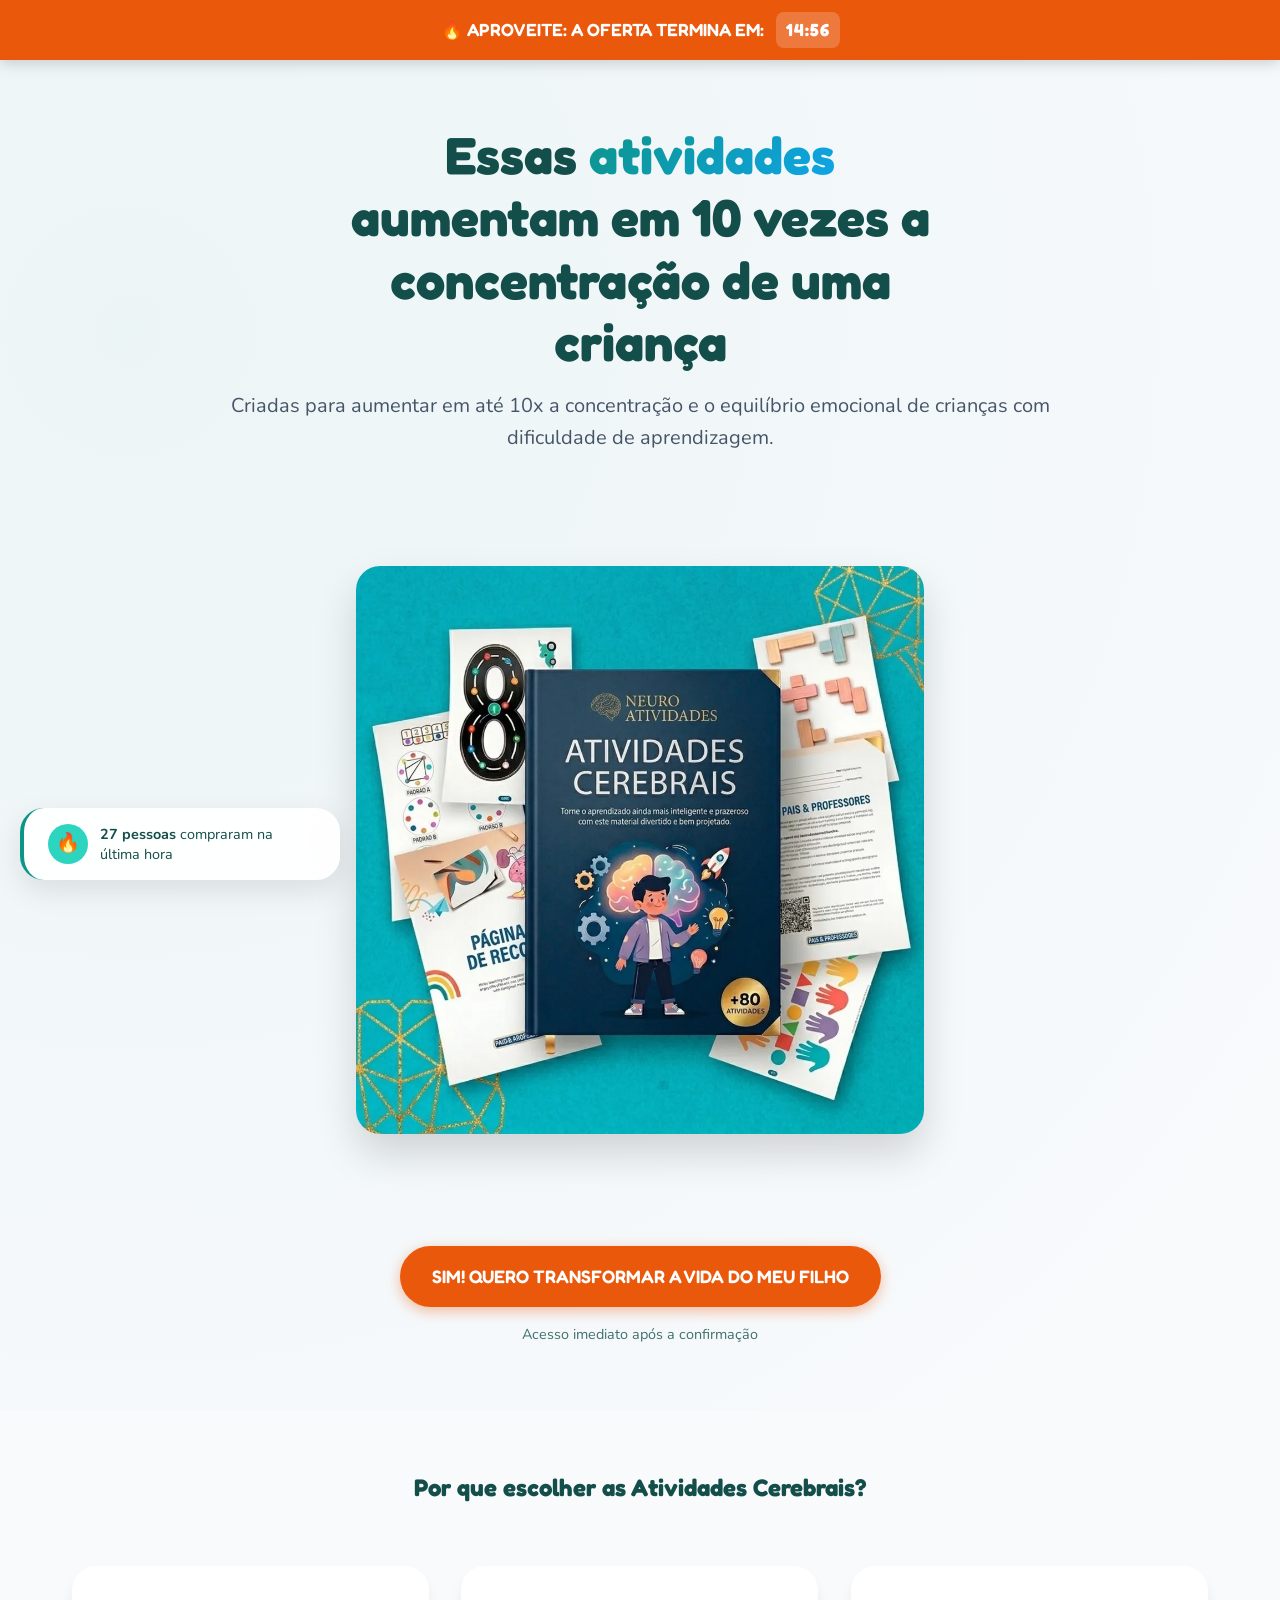
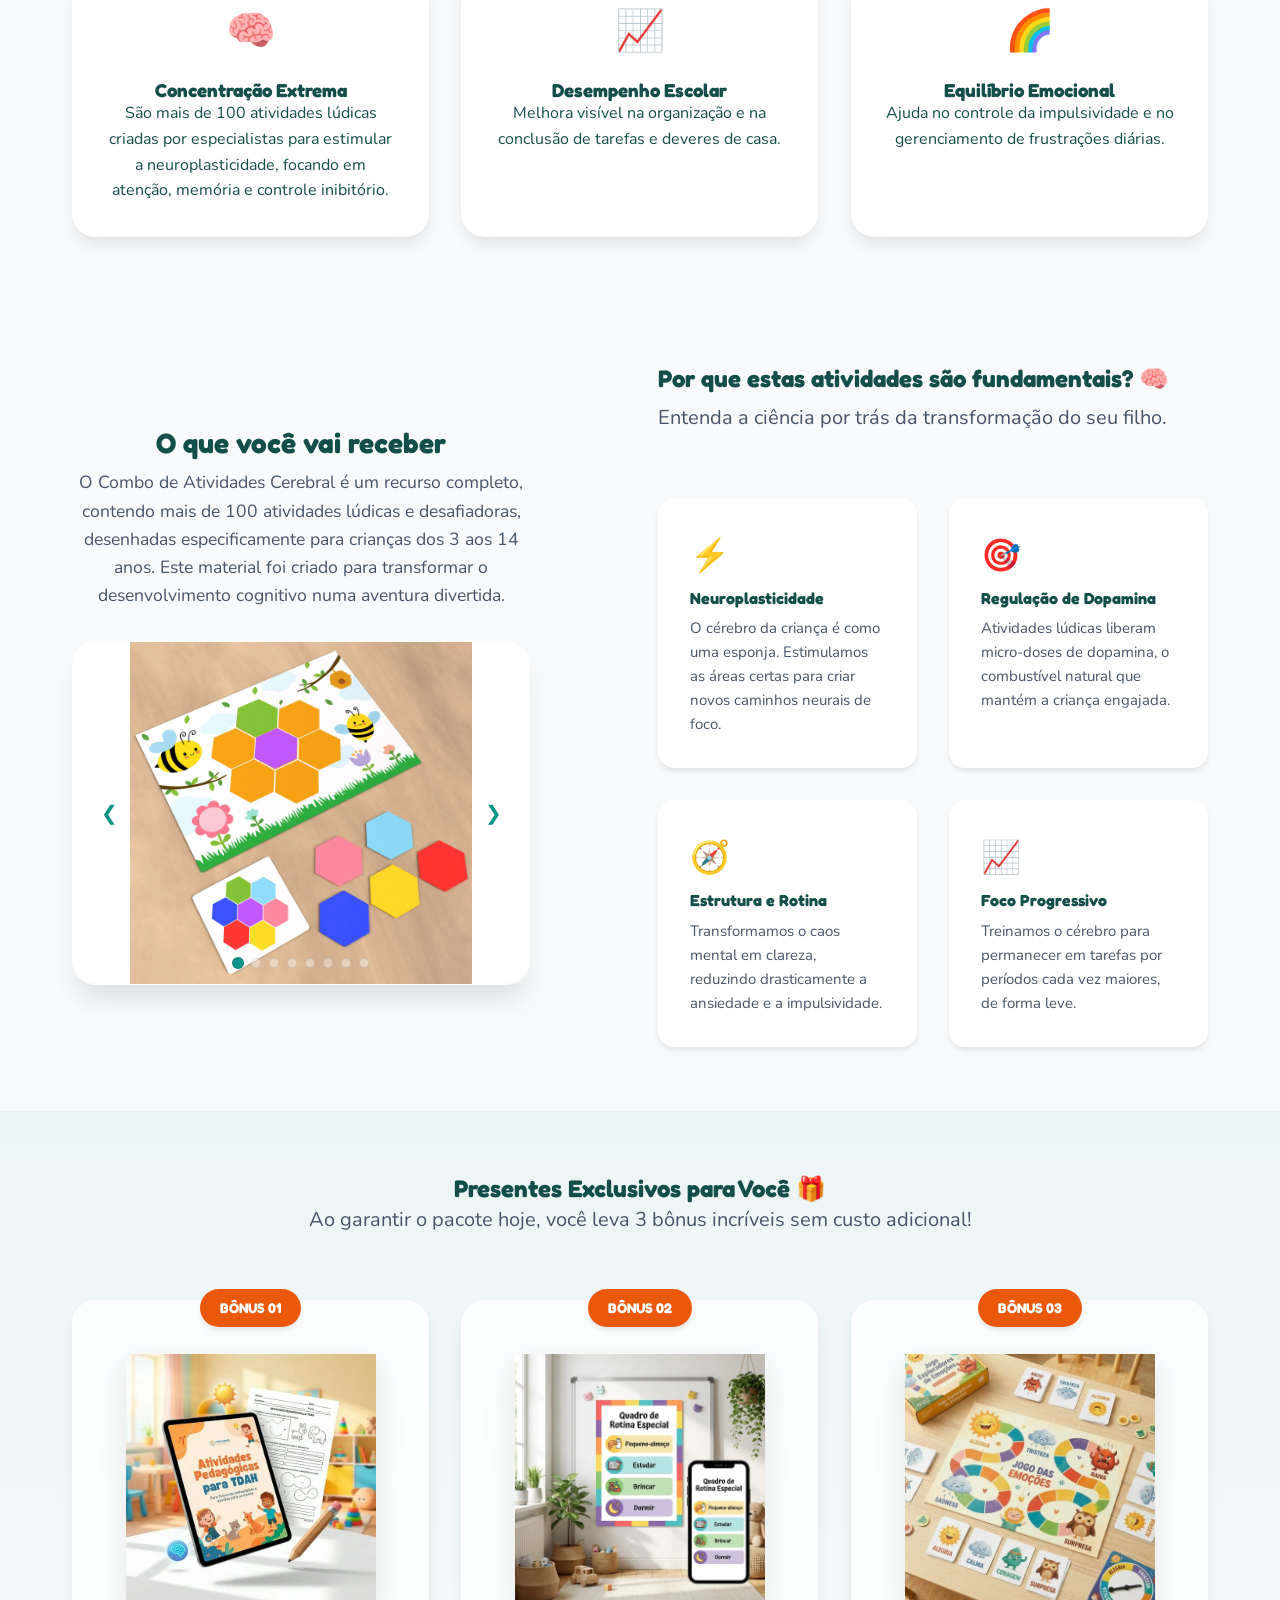
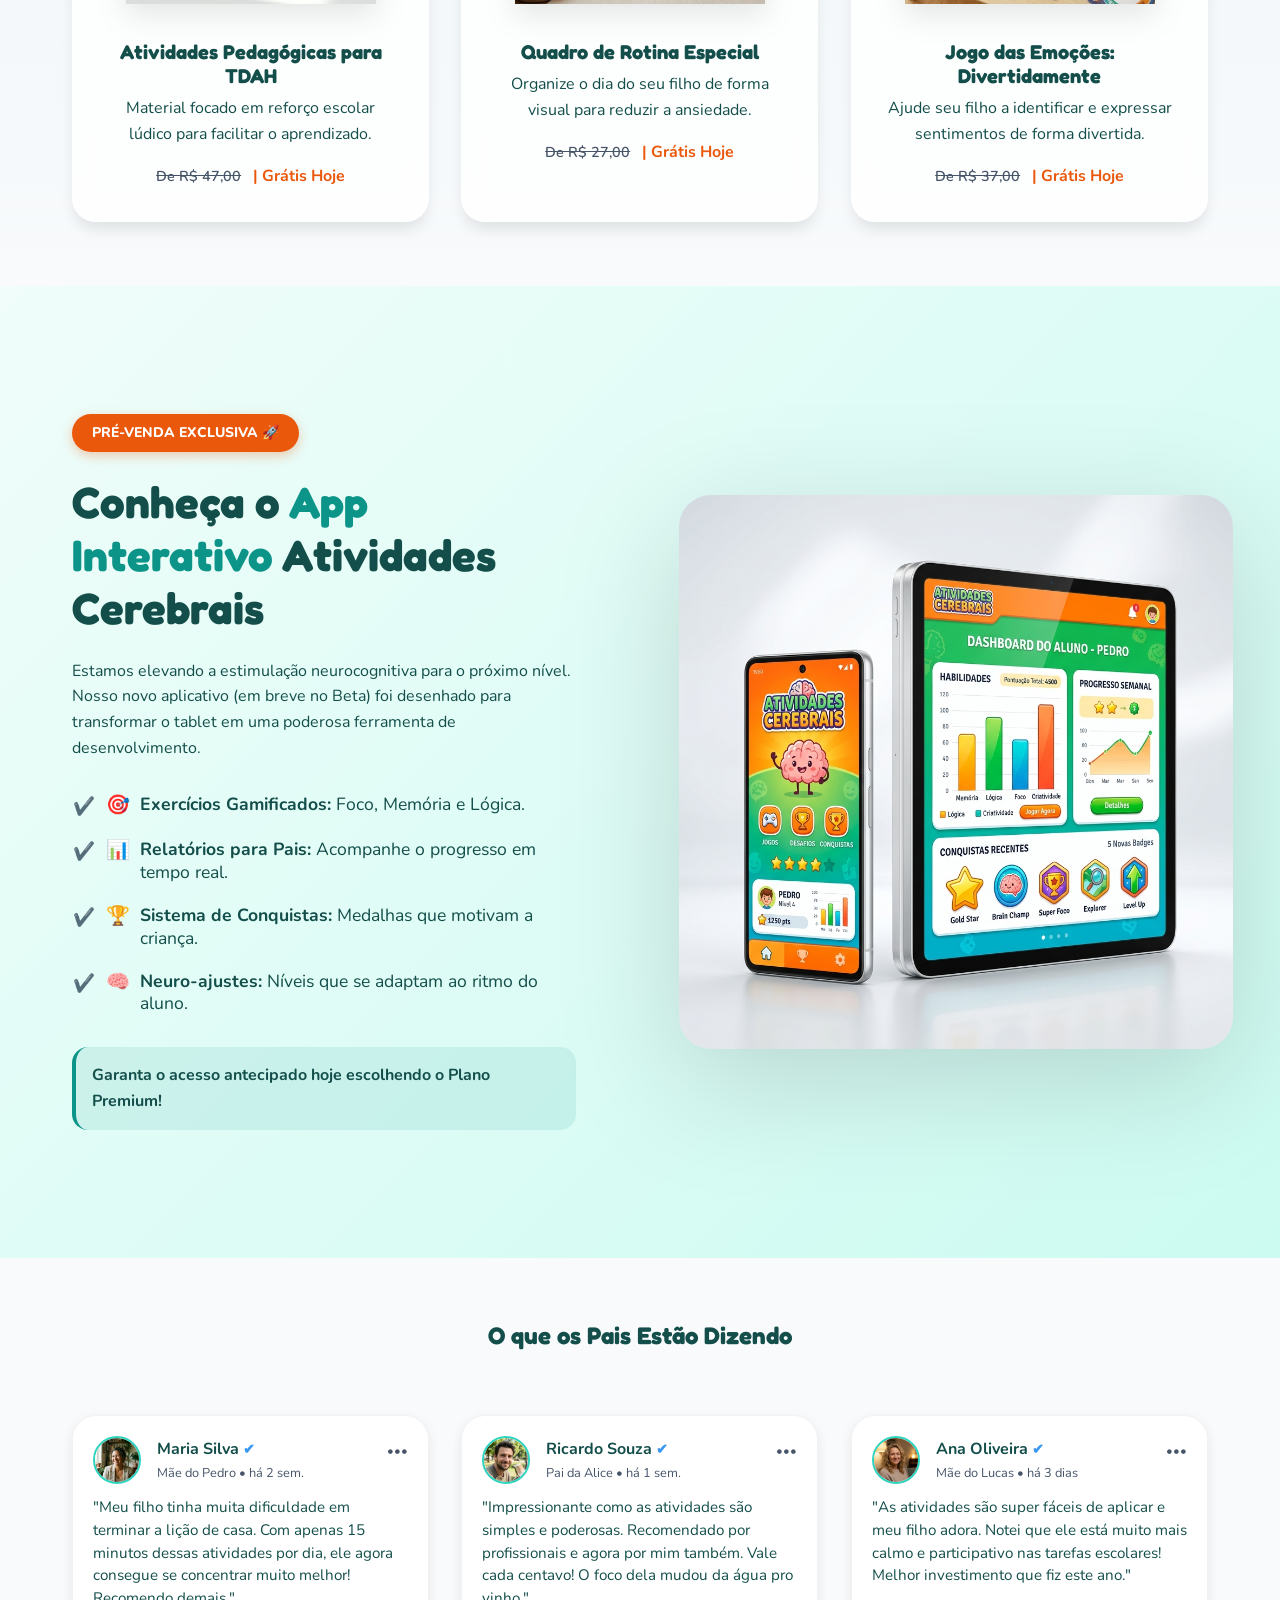
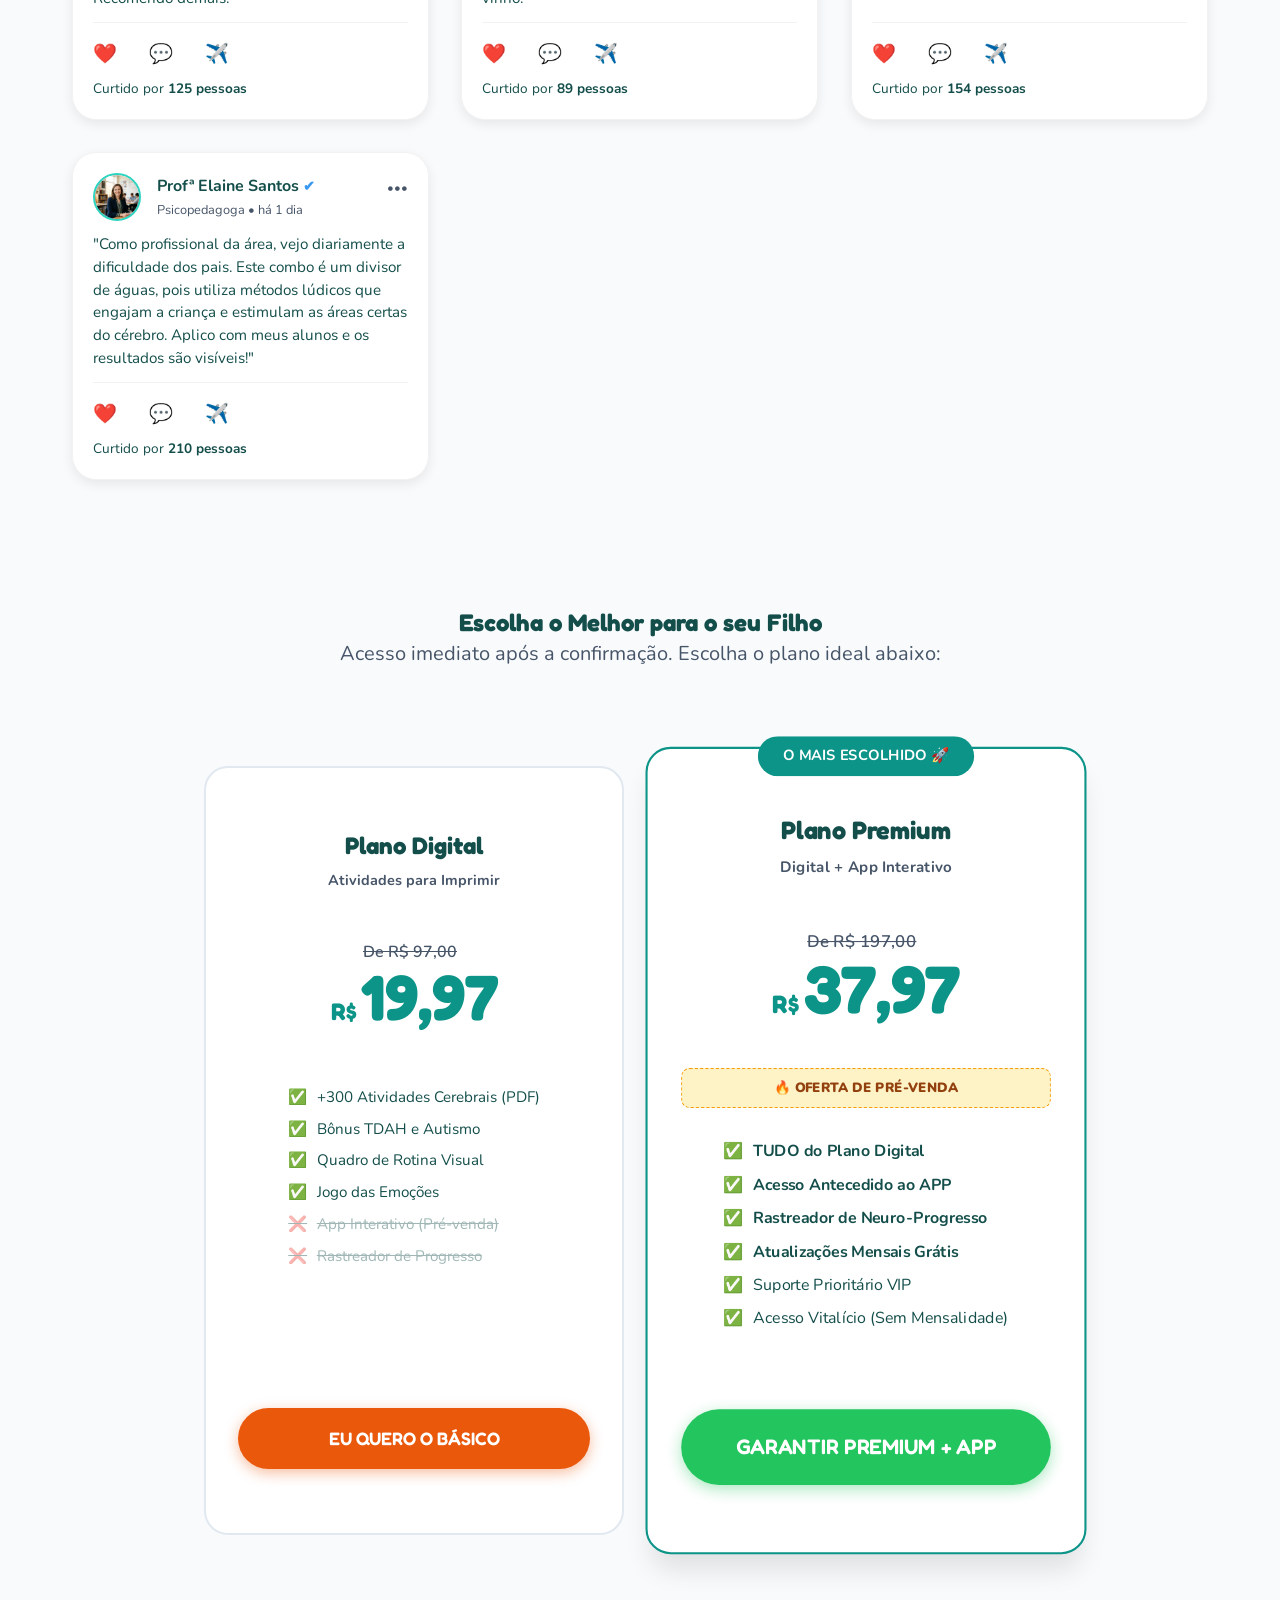
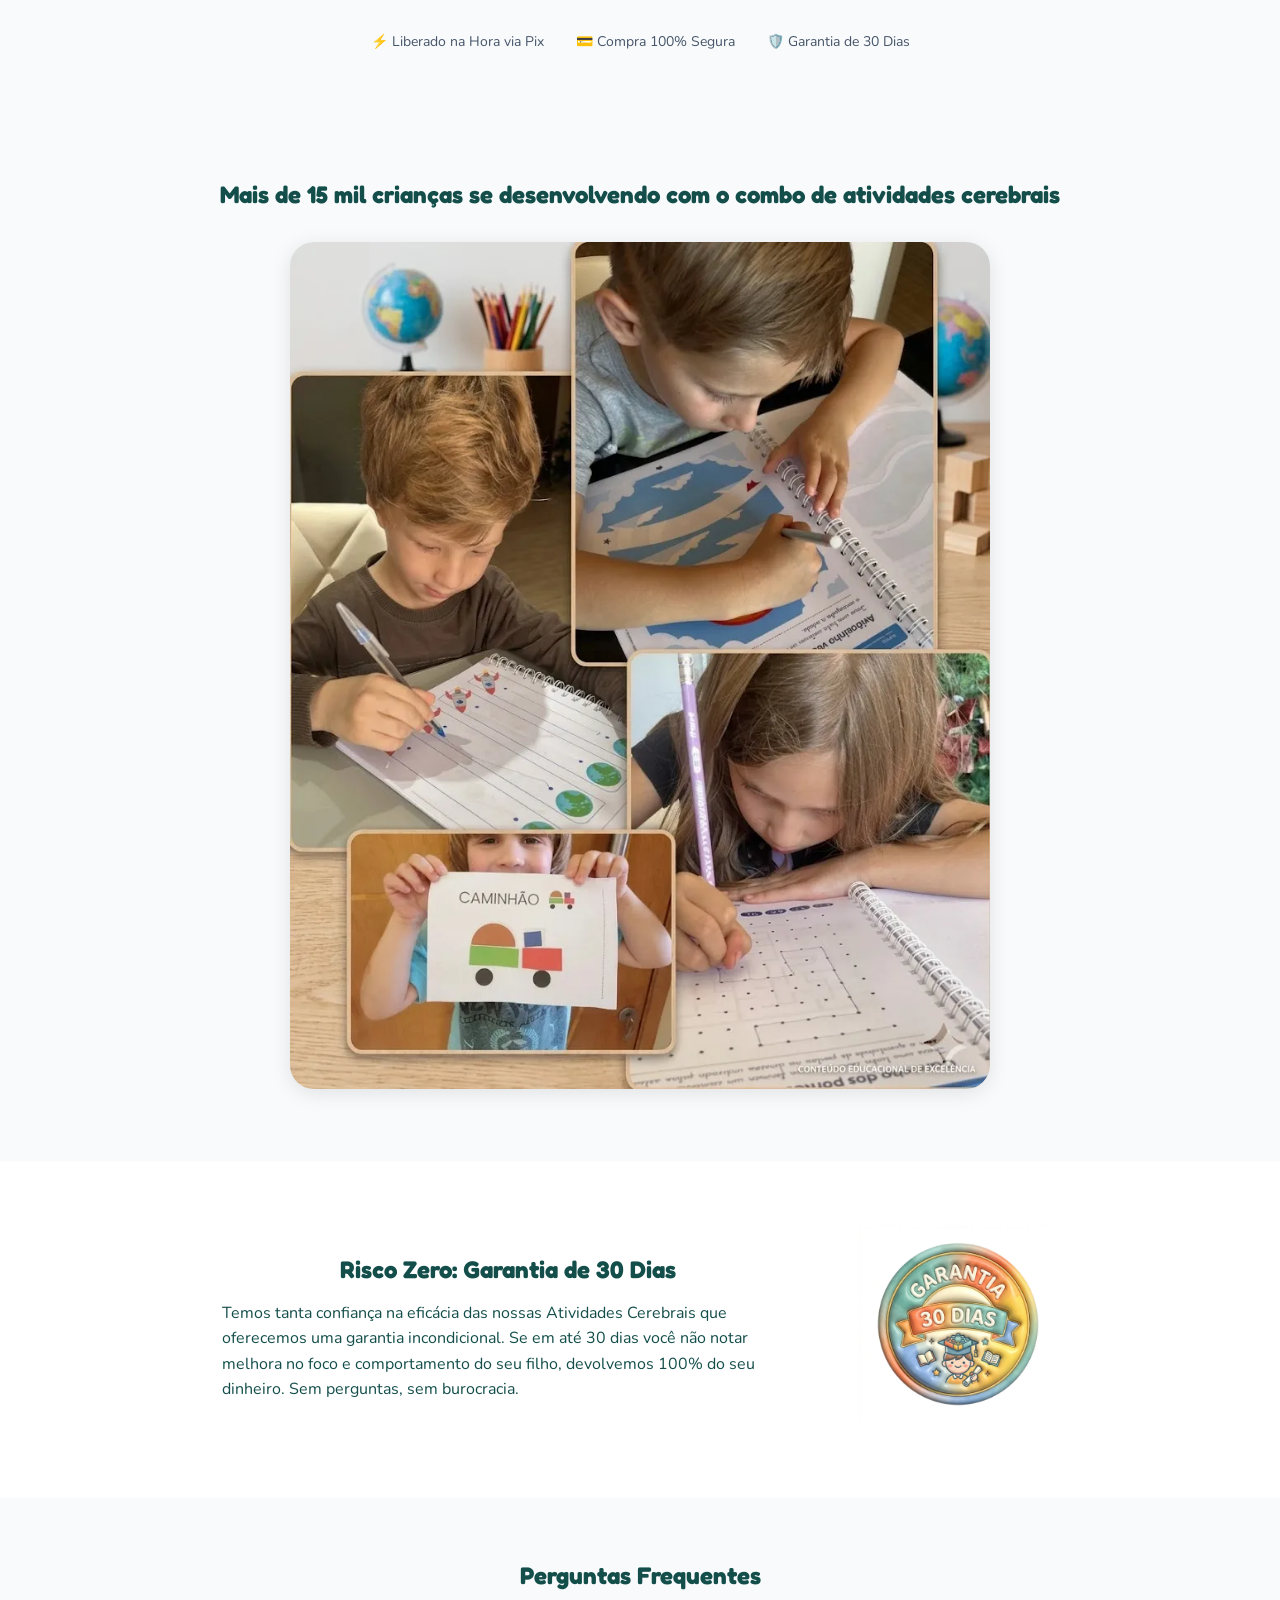
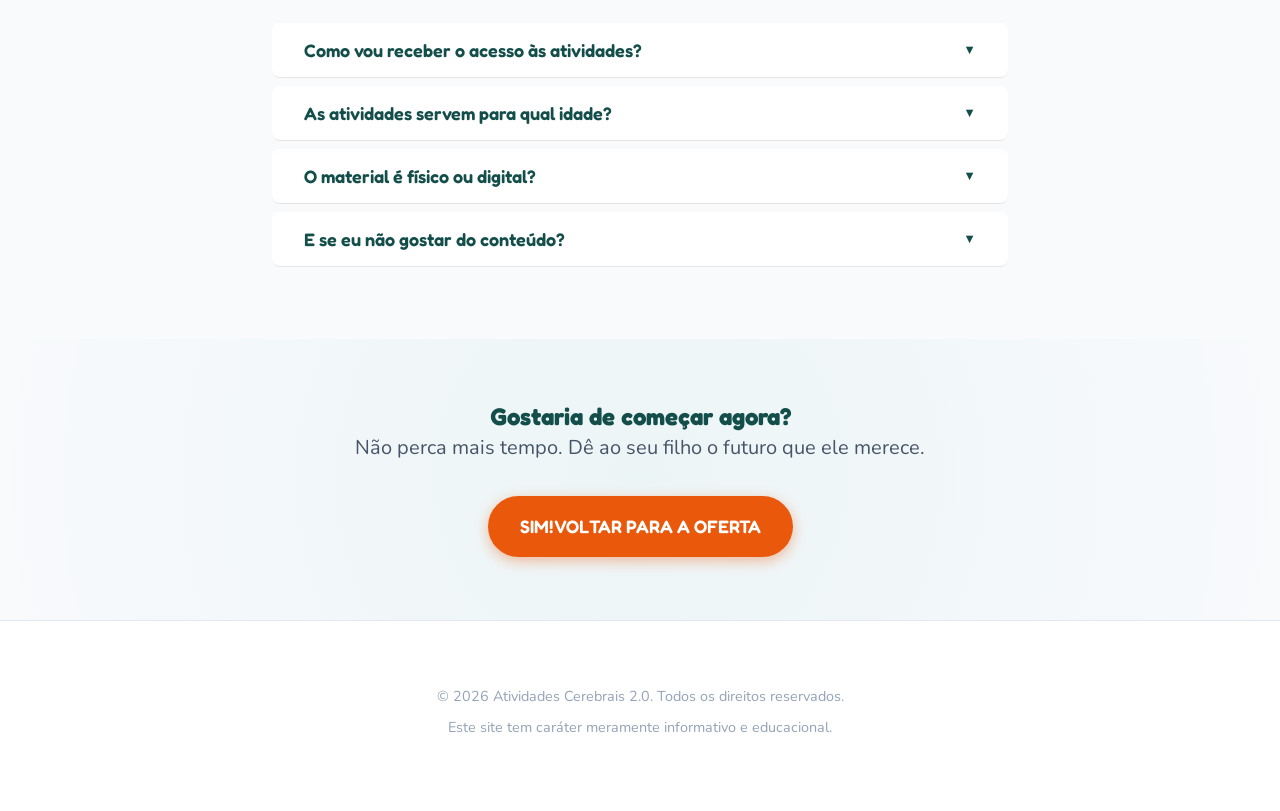
==== commit 65b9b296: "Add files via upload" ====
--- a/neuro_b/index.html
+++ b/neuro_b/index.html
@@ -338,7 +338,7 @@
                             <span class="old-price">De R$ 97,00</span>
                             <div class="main-price">
                                 <span class="currency">R$</span>
-                                <span class="value">37,00</span>
+                                <span class="value">19,97</span>
                             </div>
                         </div>
                         <ul class="plan-features">
@@ -361,7 +361,7 @@
                             <span class="old-price">De R$ 197,00</span>
                             <div class="main-price">
                                 <span class="currency">R$</span>
-                                <span class="value">67,00</span>
+                                <span class="value">37,97</span>
                             </div>
                         </div>
                         <div class="pre-sale-tag">🔥 OFERTA DE PRÉ-VENDA</div>
